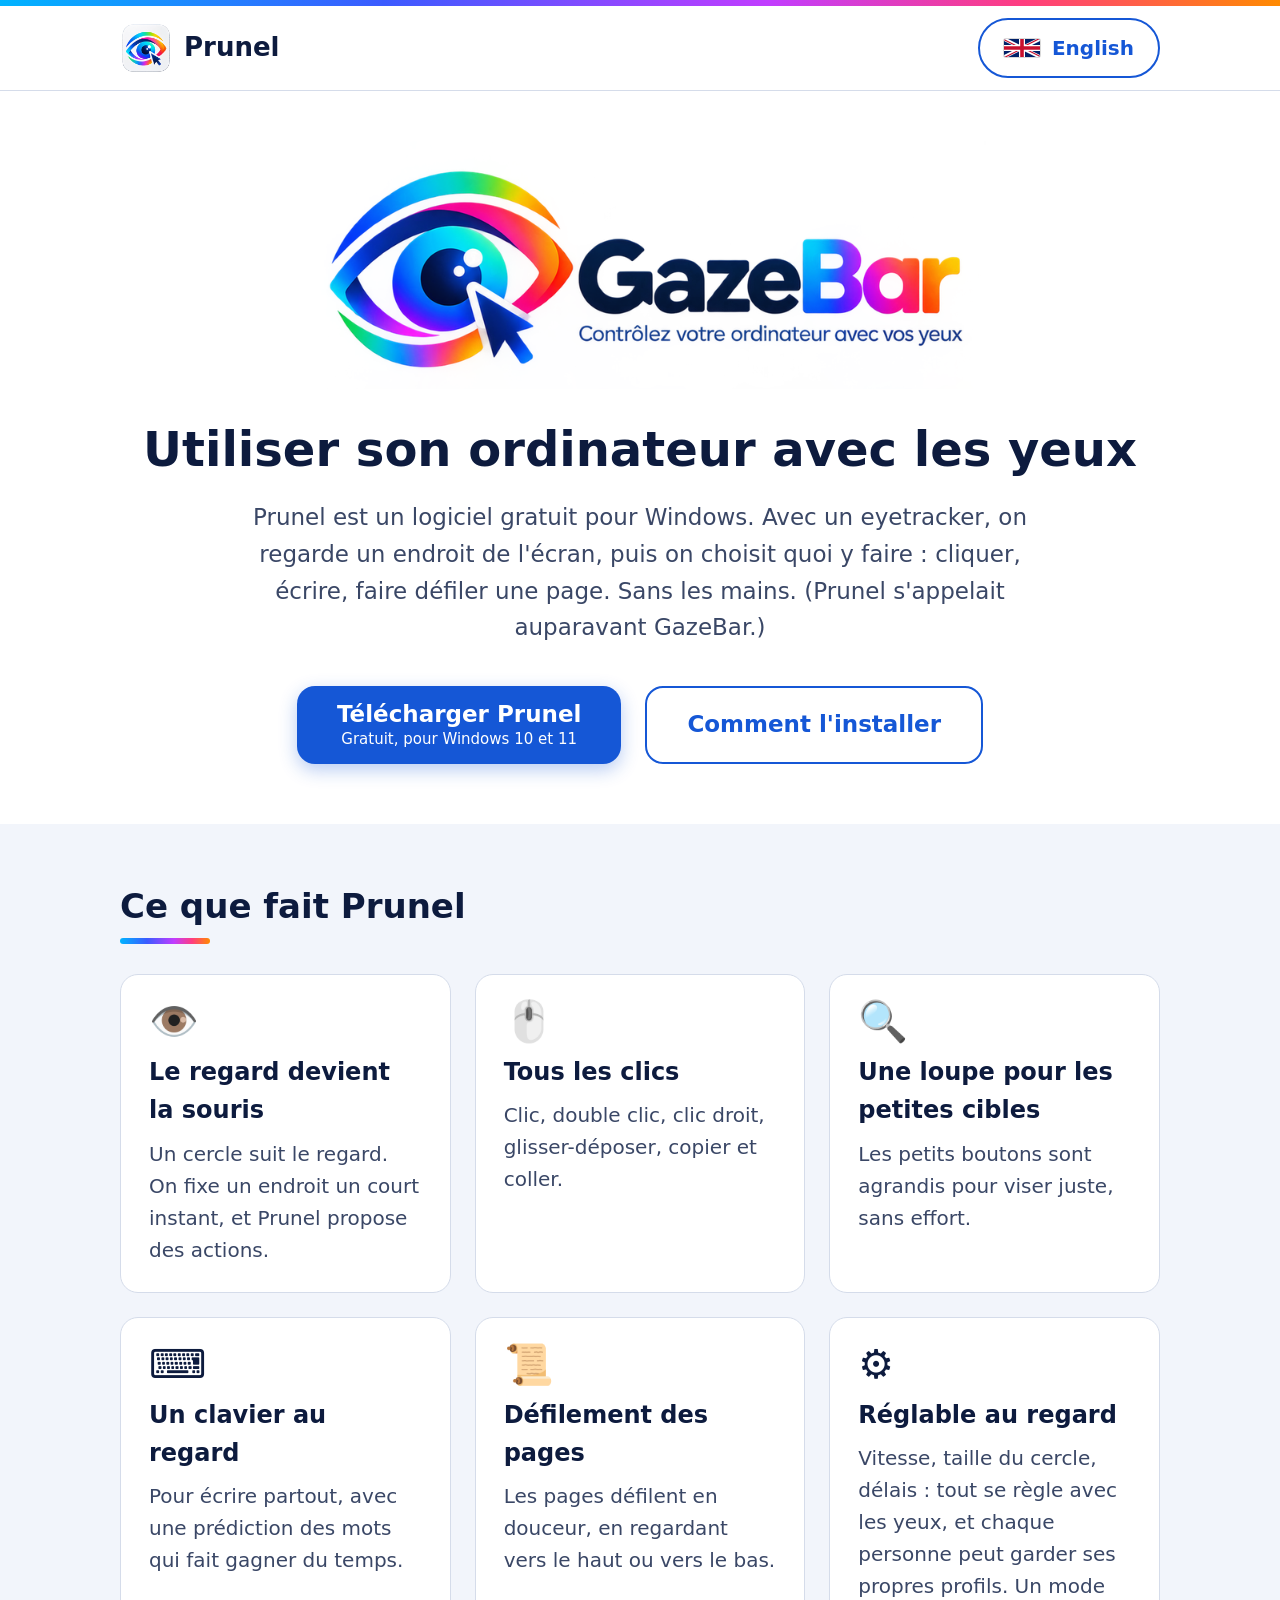
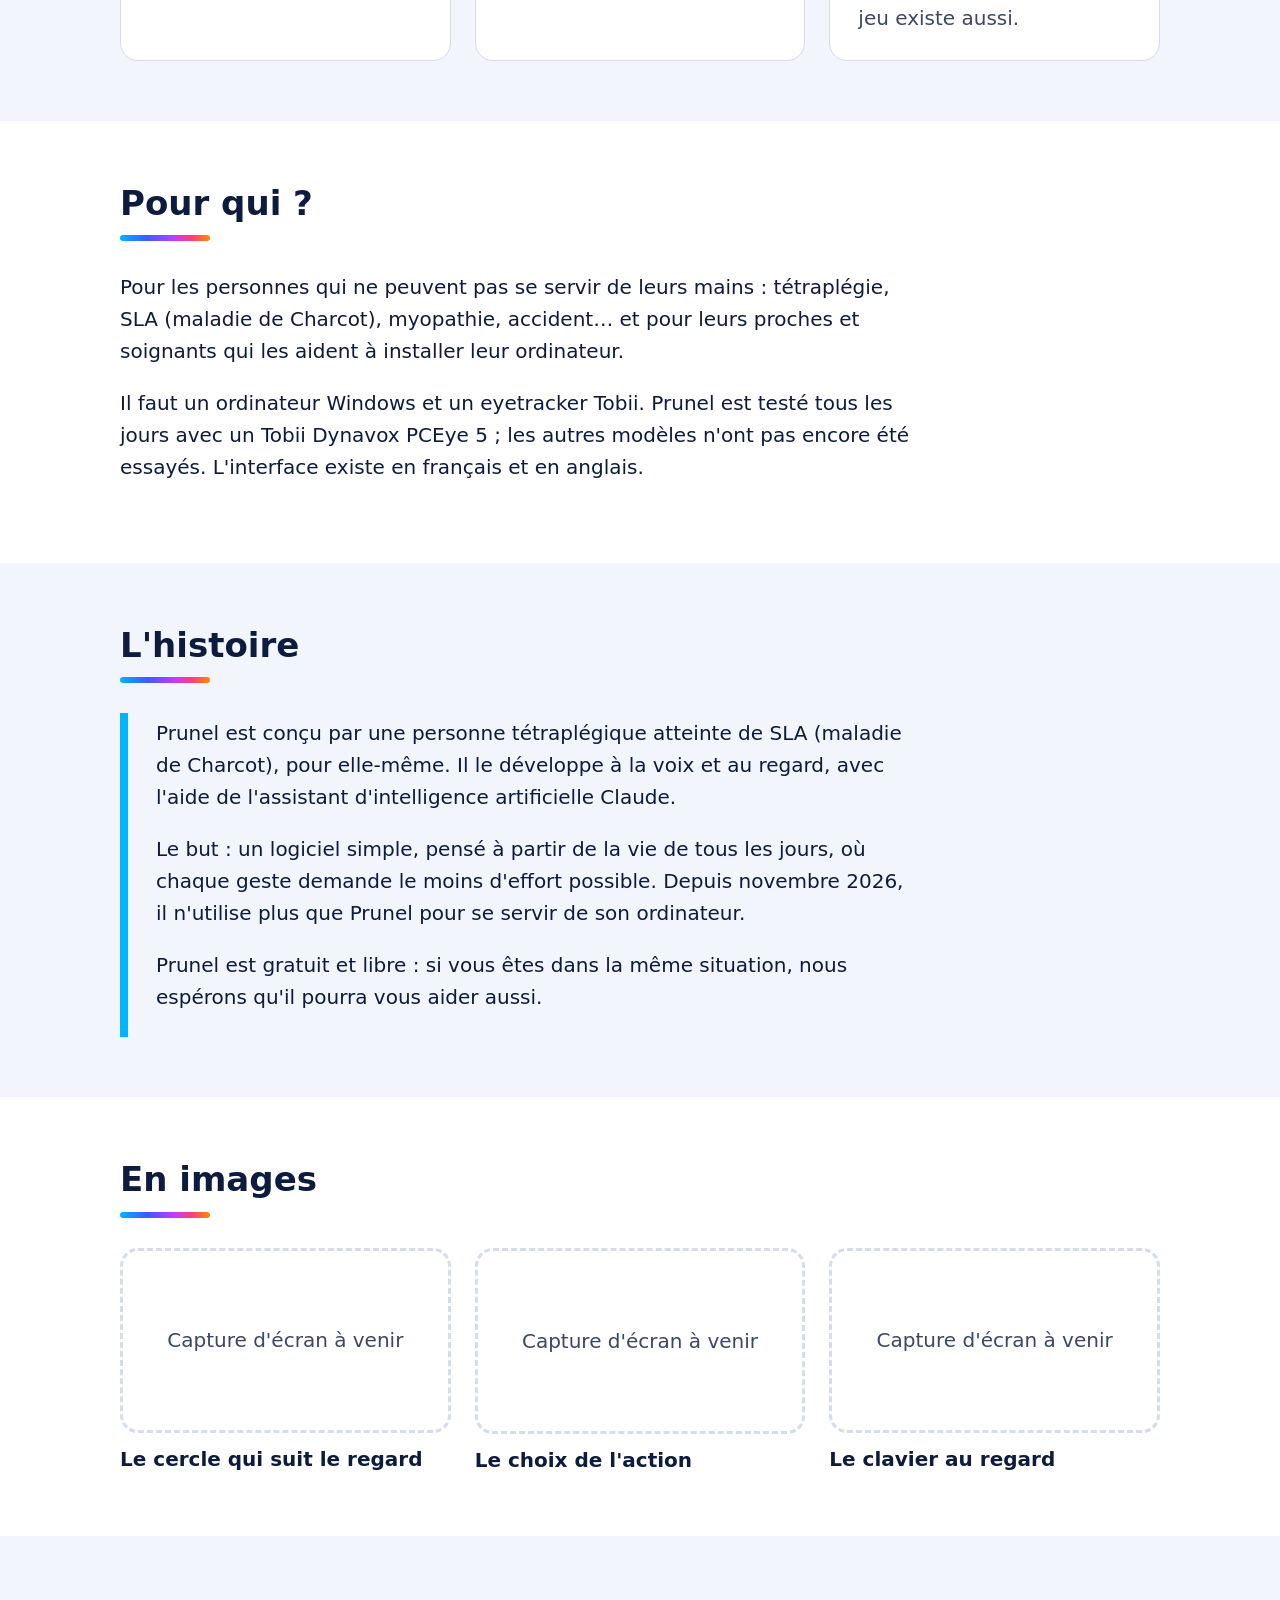
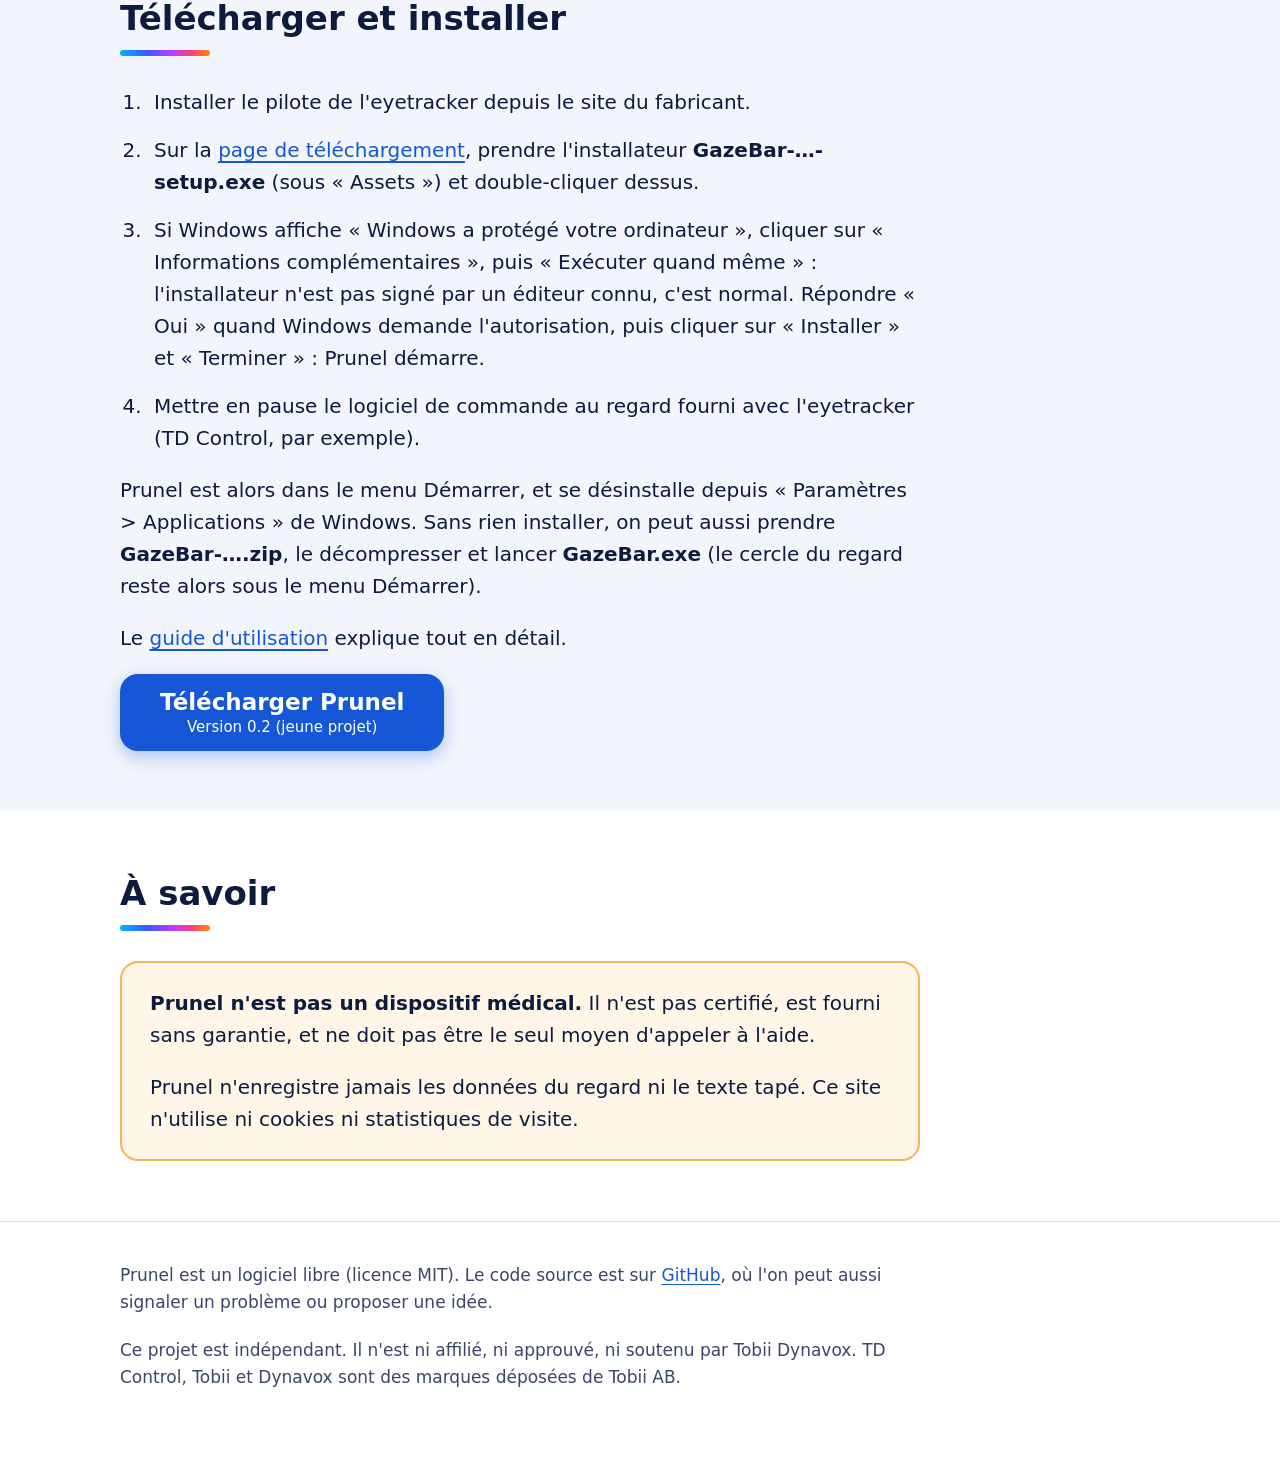
==== website/index.html @ 8bfa436f "Website at prunel.kopol.xyz; old address redirects there / Site sur prunel.kopol.xyz ; l'ancienne ad" ====
<!DOCTYPE html>
<html lang="fr">
<head>
  <meta charset="utf-8">
  <meta name="viewport" content="width=device-width, initial-scale=1">
  <title>Prunel : utiliser son ordinateur avec les yeux</title>
  <meta name="description" content="Prunel est un logiciel gratuit et libre pour utiliser un ordinateur Windows avec les yeux, grâce à un eyetracker. Conçu par et pour une personne tétraplégique.">
  <link rel="alternate" hreflang="fr" href="https://prunel.kopol.xyz/">
  <link rel="alternate" hreflang="en" href="https://prunel.kopol.xyz/en.html">
  <link rel="icon" href="favicon.ico">
  <link rel="apple-touch-icon" href="images/gazebar-icon.png">
  <link rel="stylesheet" href="style.css">
</head>
<body>
  <a class="skip-link" href="#contenu">Aller au contenu</a>

  <header class="top">
    <div class="wrap">
      <a class="top-name" href="index.html">
        <img src="images/gazebar-icon.png" alt="" width="52" height="52">
        <span>Prunel</span>
      </a>
      <a class="lang-switch" href="en.html" hreflang="en" lang="en">
        <img src="images/flag-gb.svg" alt="" width="36" height="18">
        English
      </a>
    </div>
  </header>

  <main id="contenu">
    <div class="hero">
      <div class="wrap">
        <img class="hero-logo" src="images/gazebar-logo.fr.png" width="900" height="310"
             alt="Logo de Prunel : un œil avec un pointeur de souris">
        <h1>Utiliser son ordinateur avec les yeux</h1>
        <p class="lead">
          Prunel est un logiciel gratuit pour Windows. Avec un eyetracker, on regarde un endroit
          de l'écran, puis on choisit quoi y faire : cliquer, écrire, faire défiler une page.
          Sans les mains. (Prunel s'appelait auparavant GazeBar.)
        </p>
        <div class="buttons">
          <a class="button button-main" href="https://github.com/Kopolitoo/Prunel/releases/latest">
            Télécharger Prunel
            <small>Gratuit, pour Windows 10 et 11</small>
          </a>
          <a class="button button-second" href="#installer">Comment l'installer</a>
        </div>
      </div>
    </div>

    <section class="band" aria-labelledby="titre-fonctions">
      <div class="wrap">
        <h2 id="titre-fonctions">Ce que fait Prunel</h2>
        <ul class="cards">
          <li class="card">
            <div class="card-icon" aria-hidden="true">👁️</div>
            <h3>Le regard devient la souris</h3>
            <p>Un cercle suit le regard. On fixe un endroit un court instant, et Prunel propose
              des actions.</p>
          </li>
          <li class="card">
            <div class="card-icon" aria-hidden="true">🖱️</div>
            <h3>Tous les clics</h3>
            <p>Clic, double clic, clic droit, glisser-déposer, copier et coller.</p>
          </li>
          <li class="card">
            <div class="card-icon" aria-hidden="true">🔍</div>
            <h3>Une loupe pour les petites cibles</h3>
            <p>Les petits boutons sont agrandis pour viser juste, sans effort.</p>
          </li>
          <li class="card">
            <div class="card-icon" aria-hidden="true">⌨️</div>
            <h3>Un clavier au regard</h3>
            <p>Pour écrire partout, avec une prédiction des mots qui fait gagner du temps.</p>
          </li>
          <li class="card">
            <div class="card-icon" aria-hidden="true">📜</div>
            <h3>Défilement des pages</h3>
            <p>Les pages défilent en douceur, en regardant vers le haut ou vers le bas.</p>
          </li>
          <li class="card">
            <div class="card-icon" aria-hidden="true">⚙️</div>
            <h3>Réglable au regard</h3>
            <p>Vitesse, taille du cercle, délais : tout se règle avec les yeux, et chaque personne
              peut garder ses propres profils. Un mode jeu existe aussi.</p>
          </li>
        </ul>
      </div>
    </section>

    <section aria-labelledby="titre-pour-qui">
      <div class="wrap">
        <h2 id="titre-pour-qui">Pour qui ?</h2>
        <div class="text">
          <p>Pour les personnes qui ne peuvent pas se servir de leurs mains : tétraplégie, SLA
            (maladie de Charcot), myopathie, accident… et pour leurs proches et soignants qui les
            aident à installer leur ordinateur.</p>
          <p>Il faut un ordinateur Windows et un eyetracker Tobii. Prunel est testé tous les jours
            avec un Tobii Dynavox PCEye 5 ; les autres modèles n'ont pas encore été essayés.
            L'interface existe en français et en anglais.</p>
        </div>
      </div>
    </section>

    <section class="band" aria-labelledby="titre-histoire">
      <div class="wrap">
        <h2 id="titre-histoire">L'histoire</h2>
        <div class="story">
          <p>Prunel est conçu par une personne tétraplégique atteinte de SLA (maladie de Charcot),
            pour elle-même. Il le développe à la voix et au regard, avec l'aide de
            l'assistant d'intelligence artificielle Claude.</p>
          <p>Le but : un logiciel simple, pensé à partir de la vie de tous les jours, où chaque
            geste demande le moins d'effort possible. Depuis novembre 2026, il n'utilise plus que
            Prunel pour se servir de son ordinateur.</p>
          <p>Prunel est gratuit et libre : si vous êtes dans la même situation, nous espérons
            qu'il pourra vous aider aussi.</p>
        </div>
      </div>
    </section>

    <section aria-labelledby="titre-captures">
      <div class="wrap">
        <h2 id="titre-captures">En images</h2>
        <div class="shots">
          <figure>
            <div class="shot-frame">Capture d'écran à venir</div>
            <figcaption>Le cercle qui suit le regard</figcaption>
          </figure>
          <figure>
            <div class="shot-frame">Capture d'écran à venir</div>
            <figcaption>Le choix de l'action</figcaption>
          </figure>
          <figure>
            <div class="shot-frame">Capture d'écran à venir</div>
            <figcaption>Le clavier au regard</figcaption>
          </figure>
        </div>
      </div>
    </section>

    <section class="band" id="installer" aria-labelledby="titre-installer">
      <div class="wrap">
        <h2 id="titre-installer">Télécharger et installer</h2>
        <ol class="steps">
          <li>Installer le pilote de l'eyetracker depuis le site du fabricant.</li>
          <li>Sur la <a href="https://github.com/Kopolitoo/Prunel/releases/latest">page de
            téléchargement</a>, prendre l'installateur <strong>GazeBar-…-setup.exe</strong>
            (sous « Assets ») et double-cliquer dessus.</li>
          <li>Si Windows affiche « Windows a protégé votre ordinateur », cliquer sur
            « Informations complémentaires », puis « Exécuter quand même » : l'installateur n'est
            pas signé par un éditeur connu, c'est normal. Répondre « Oui » quand Windows demande
            l'autorisation, puis cliquer sur « Installer » et « Terminer » : Prunel démarre.</li>
          <li>Mettre en pause le logiciel de commande au regard fourni avec l'eyetracker
            (TD Control, par exemple).</li>
        </ol>
        <p class="text">Prunel est alors dans le menu Démarrer, et se désinstalle depuis
          « Paramètres &gt; Applications » de Windows. Sans rien installer, on peut aussi prendre
          <strong>GazeBar-….zip</strong>, le décompresser et lancer <strong>GazeBar.exe</strong>
          (le cercle du regard reste alors sous le menu Démarrer).</p>
        <p class="text">Le <a href="https://github.com/Kopolitoo/Prunel/blob/main/docs/user-guide.fr.md">guide
          d'utilisation</a> explique tout en détail.</p>
        <div class="buttons" style="justify-content: flex-start">
          <a class="button button-main" href="https://github.com/Kopolitoo/Prunel/releases/latest">
            Télécharger Prunel
            <small>Version 0.2 (jeune projet)</small>
          </a>
        </div>
      </div>
    </section>

    <section aria-labelledby="titre-attention">
      <div class="wrap">
        <h2 id="titre-attention">À savoir</h2>
        <div class="notice">
          <p><strong>Prunel n'est pas un dispositif médical.</strong> Il n'est pas certifié, est
            fourni sans garantie, et ne doit pas être le seul moyen d'appeler à l'aide.</p>
          <p>Prunel n'enregistre jamais les données du regard ni le texte tapé. Ce site n'utilise
            ni cookies ni statistiques de visite.</p>
        </div>
      </div>
    </section>
  </main>

  <footer>
    <div class="wrap">
      <p>Prunel est un logiciel libre (licence MIT). Le code source est sur
        <a href="https://github.com/Kopolitoo/Prunel">GitHub</a>, où l'on peut aussi signaler un
        problème ou proposer une idée.</p>
      <p>Ce projet est indépendant. Il n'est ni affilié, ni approuvé, ni soutenu par Tobii Dynavox.
        TD Control, Tobii et Dynavox sont des marques déposées de Tobii AB.</p>
    </div>
  </footer>
</body>
</html>
---- website/style.css ----
/* Prunel website: one shared style sheet for the French and English pages.
   Large text, large buttons and strong contrast, because visitors may use
   an eyetracker, a head mouse or a screen magnifier. */

:root {
  --text: #0d1b3e;
  --text-soft: #3a4766;
  --background: #ffffff;
  --band: #f2f5fb;
  --line: #d5dcea;
  --blue: #1557d6;
  --blue-dark: #0e3f9e;
  --focus: #ff7a00;
  --gradient: linear-gradient(90deg, #00b4ff, #3b5bff 30%, #c13cff 60%, #ff3d7f 80%, #ff8a00);
  --radius: 18px;
  --max: 1080px;
}

* {
  box-sizing: border-box;
}

html {
  font-size: 125%; /* 20 px for most browsers */
  scroll-behavior: smooth;
}

@media (prefers-reduced-motion: reduce) {
  html {
    scroll-behavior: auto;
  }
}

body {
  margin: 0;
  background: var(--background);
  color: var(--text);
  font-family: "Segoe UI", system-ui, -apple-system, Roboto, Arial, sans-serif;
  line-height: 1.6;
}

img {
  max-width: 100%;
  height: auto;
}

a {
  color: var(--blue);
  text-underline-offset: 0.18em;
}

a:hover {
  color: var(--blue-dark);
}

:focus-visible {
  outline: 4px solid var(--focus);
  outline-offset: 4px;
  border-radius: 6px;
}

.wrap {
  width: 100%;
  max-width: var(--max);
  margin: 0 auto;
  padding: 0 1rem;
}

/* Hidden until focused with the keyboard. */
.skip-link {
  position: absolute;
  left: 1rem;
  top: -100px;
  padding: 0.6rem 1rem;
  background: var(--text);
  color: #fff;
  z-index: 10;
}

.skip-link:focus {
  top: 1rem;
  color: #fff;
}

/* ---------- Top bar ---------- */

.top {
  border-bottom: 1px solid var(--line);
}

.top::before {
  content: "";
  display: block;
  height: 6px;
  background: var(--gradient);
}

.top .wrap {
  display: flex;
  align-items: center;
  justify-content: space-between;
  gap: 1rem;
  min-height: 84px;
}

.top-name {
  display: flex;
  align-items: center;
  gap: 0.6rem;
  font-size: 1.3rem;
  font-weight: 700;
  color: var(--text);
  text-decoration: none;
}

.top-name img {
  width: 52px;
  height: 52px;
}

/* Big target for the language switch: easy to reach with the eyes. */
.lang-switch {
  display: inline-flex;
  align-items: center;
  justify-content: center;
  min-height: 60px;
  gap: 0.6rem;
  min-width: 160px;
  padding: 0.4rem 1.2rem;
  border: 2px solid var(--blue);
  border-radius: 999px;
  font-weight: 600;
  text-decoration: none;
}

.lang-switch img {
  height: 18px;
  width: auto;
  border-radius: 2px;
  box-shadow: 0 0 0 1px rgba(0, 0, 0, 0.15);
}

.lang-switch:hover {
  background: var(--blue);
  color: #fff;
}

/* ---------- Hero ---------- */

.hero {
  padding: 2.5rem 0 3rem;
  text-align: center;
}

.hero-logo {
  display: block;
  width: 100%;
  max-width: 720px;
  margin: 0 auto 1.5rem;
}

.hero h1 {
  font-size: clamp(1.6rem, 4vw, 2.4rem);
  line-height: 1.25;
  margin: 0 auto 1rem;
  max-width: 24em;
}

.hero .lead {
  font-size: 1.15rem;
  color: var(--text-soft);
  max-width: 36em;
  margin: 0 auto 2rem;
}

.buttons {
  display: flex;
  flex-wrap: wrap;
  justify-content: center;
  gap: 1.2rem;
}

/* Buttons are at least 72 px tall, with space around them. */
.button {
  display: inline-flex;
  flex-direction: column;
  align-items: center;
  justify-content: center;
  min-height: 72px;
  min-width: 260px;
  padding: 0.7rem 2rem;
  border-radius: var(--radius);
  font-size: 1.15rem;
  font-weight: 700;
  text-decoration: none;
  line-height: 1.3;
}

.button small {
  font-size: 0.75rem;
  font-weight: 400;
}

.button-main {
  background: var(--blue);
  color: #fff;
  box-shadow: 0 6px 18px rgba(21, 87, 214, 0.3);
}

.button-main:hover {
  background: var(--blue-dark);
  color: #fff;
}

.button-second {
  border: 2px solid var(--blue);
  color: var(--blue);
  background: #fff;
}

.button-second:hover {
  background: var(--band);
}

/* ---------- Sections ---------- */

section {
  padding: 3rem 0;
}

section.band {
  background: var(--band);
}

h2 {
  font-size: 1.7rem;
  line-height: 1.3;
  margin: 0 0 1.5rem;
}

h2::after {
  content: "";
  display: block;
  width: 90px;
  height: 6px;
  margin-top: 0.5rem;
  border-radius: 3px;
  background: var(--gradient);
}

h3 {
  font-size: 1.2rem;
  margin: 0 0 0.4rem;
}

p {
  margin: 0 0 1rem;
}

.text {
  max-width: 40em;
}

.cards {
  display: grid;
  grid-template-columns: repeat(auto-fit, minmax(280px, 1fr));
  gap: 1.2rem;
  padding: 0;
  margin: 0;
  list-style: none;
}

.card {
  background: #fff;
  border: 1px solid var(--line);
  border-radius: var(--radius);
  padding: 1.3rem 1.4rem;
}

.card p {
  margin: 0;
  color: var(--text-soft);
}

.card-icon {
  font-size: 2rem;
  line-height: 1;
  margin-bottom: 0.6rem;
}

/* The story is told as a quote, to show it is a person speaking. */
.story {
  border-left: 8px solid transparent;
  border-image: var(--gradient) 1;
  padding: 0.2rem 0 0.2rem 1.4rem;
  max-width: 40em;
}

/* Screenshots: an empty frame waits until real pictures are added. */
.shots {
  display: grid;
  grid-template-columns: repeat(auto-fit, minmax(280px, 1fr));
  gap: 1.2rem;
  margin: 0;
}

.shots figure {
  margin: 0;
}

.shot-frame {
  display: flex;
  align-items: center;
  justify-content: center;
  aspect-ratio: 16 / 9;
  border: 3px dashed var(--line);
  border-radius: var(--radius);
  background: #fff;
  color: var(--text-soft);
  text-align: center;
  padding: 1rem;
}

.shots figcaption {
  margin-top: 0.5rem;
  font-weight: 600;
}

.steps {
  max-width: 40em;
  padding-left: 1.4rem;
}

.steps li {
  margin-bottom: 0.8rem;
  padding-left: 0.3rem;
}

.notice {
  max-width: 40em;
  background: #fff6e8;
  border: 2px solid #f0b75e;
  border-radius: var(--radius);
  padding: 1.2rem 1.4rem;
}

.notice p:last-child {
  margin: 0;
}

/* ---------- Footer ---------- */

footer {
  border-top: 1px solid var(--line);
  padding: 2rem 0 3rem;
  font-size: 0.85rem;
  color: var(--text-soft);
}

footer p {
  max-width: 48em;
}

@media (max-width: 600px) {
  html {
    font-size: 112.5%; /* 18 px on phones */
  }

  .top-name span {
    display: none;
  }

  .button {
    width: 100%;
    min-width: 0;
  }

  section {
    padding: 2.2rem 0;
  }
}
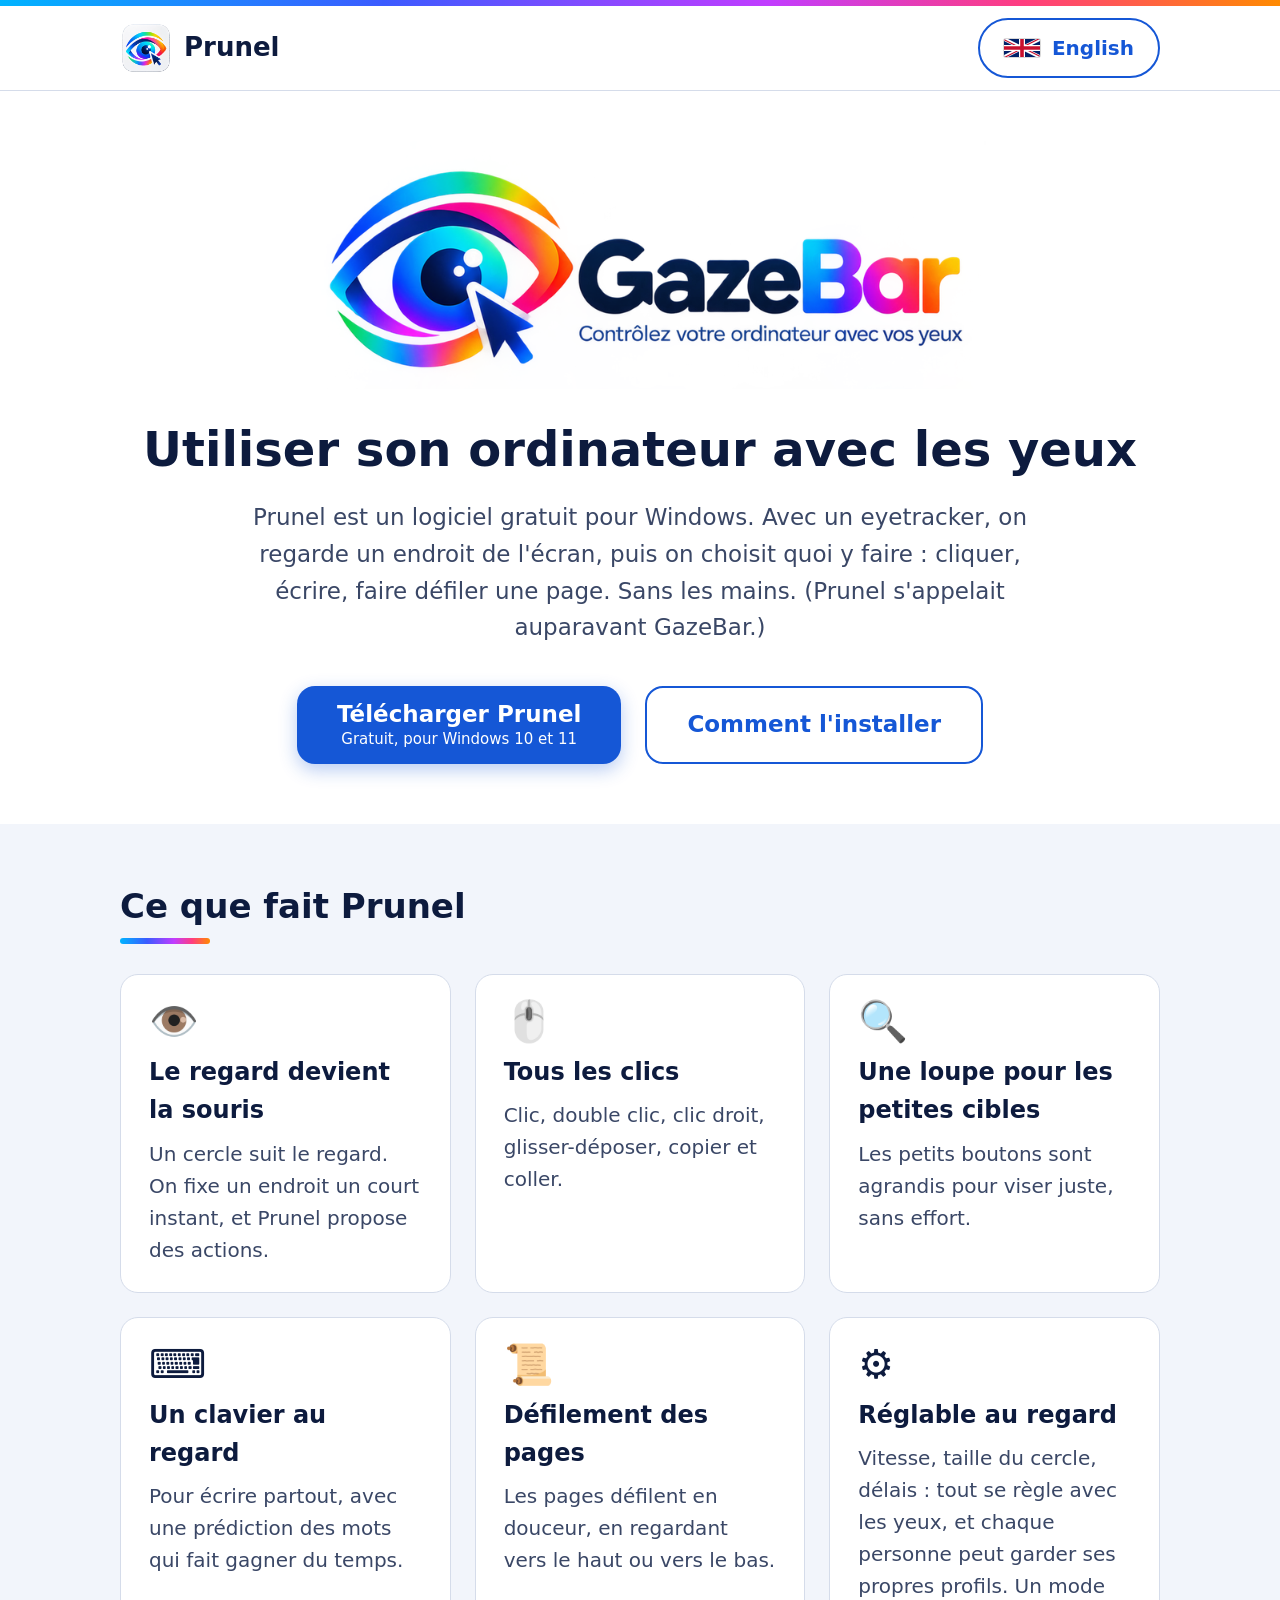
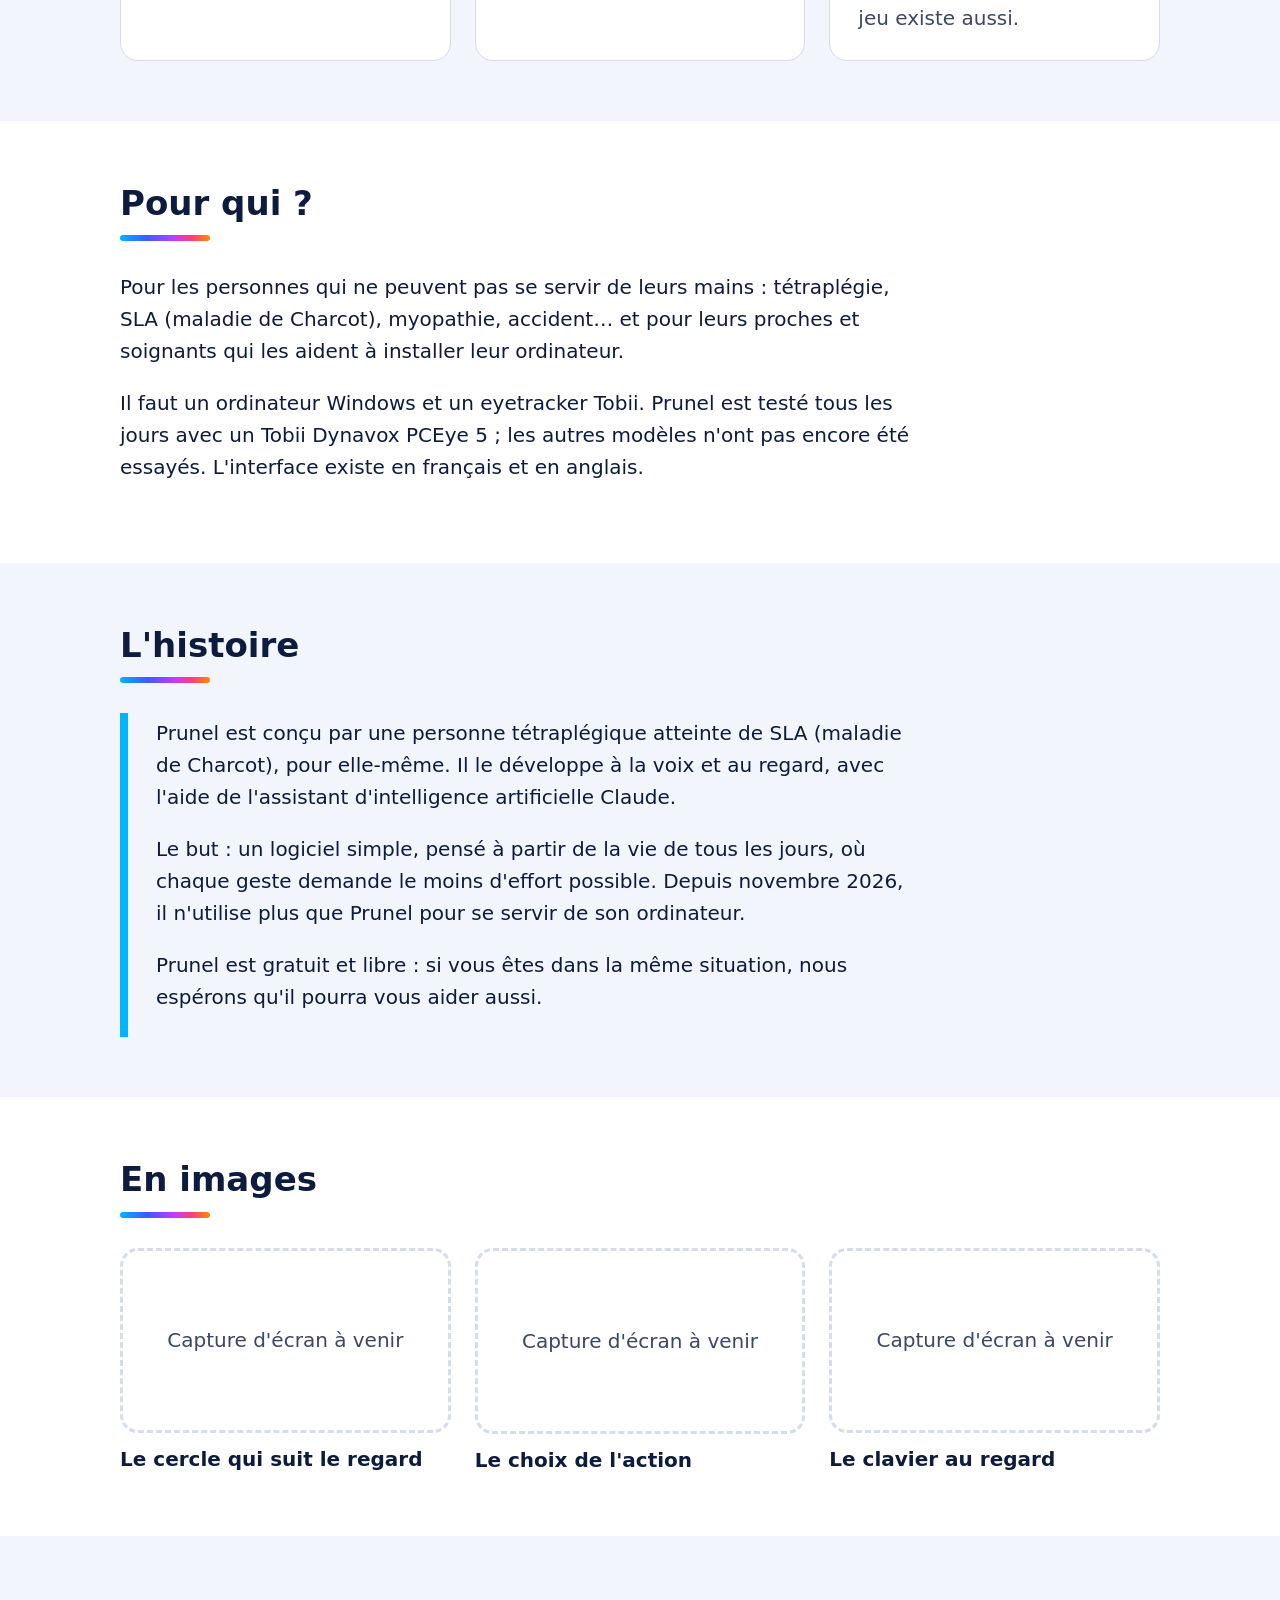
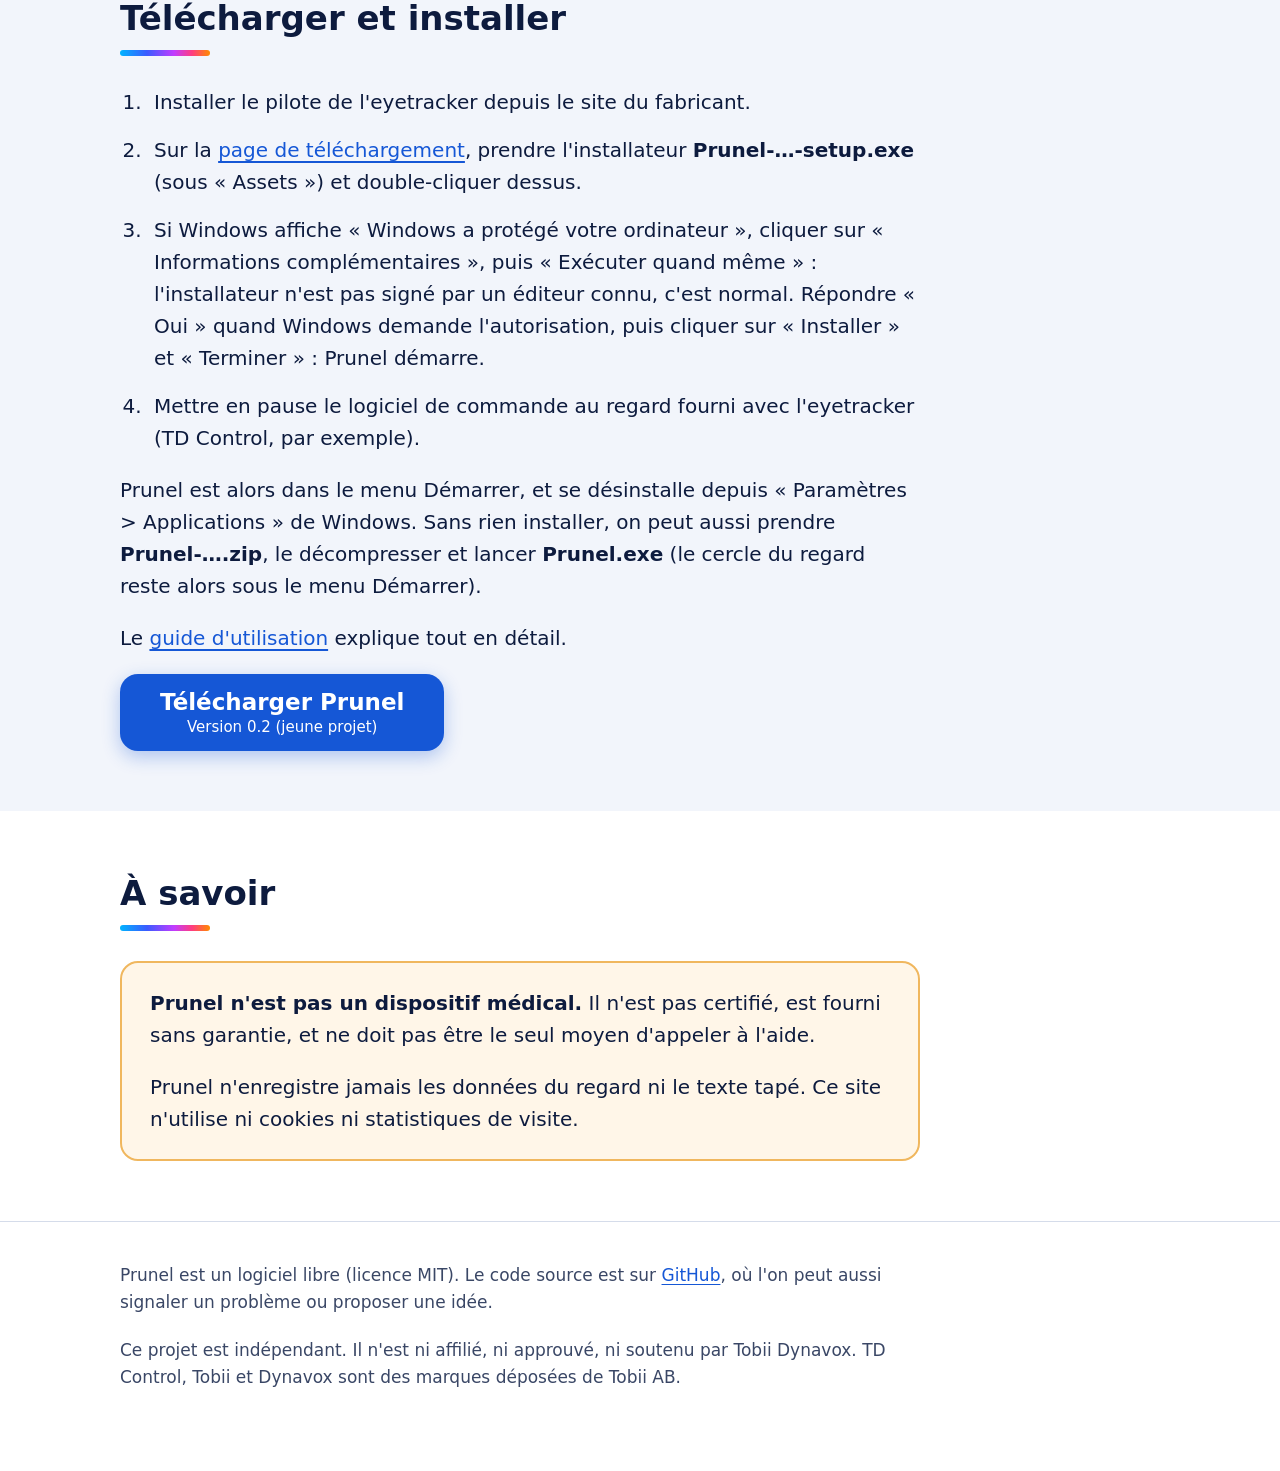
==== commit 761555b9: "Rename the program to Prunel, taking over GazeBar's settings / Renommer le programme en Prunel, avec" ====
--- a/website/index.html
+++ b/website/index.html
@@ -8,7 +8,7 @@
   <link rel="alternate" hreflang="fr" href="https://prunel.kopol.xyz/">
   <link rel="alternate" hreflang="en" href="https://prunel.kopol.xyz/en.html">
   <link rel="icon" href="favicon.ico">
-  <link rel="apple-touch-icon" href="images/gazebar-icon.png">
+  <link rel="apple-touch-icon" href="images/prunel-icon.png">
   <link rel="stylesheet" href="style.css">
 </head>
 <body>
@@ -17,7 +17,7 @@
   <header class="top">
     <div class="wrap">
       <a class="top-name" href="index.html">
-        <img src="images/gazebar-icon.png" alt="" width="52" height="52">
+        <img src="images/prunel-icon.png" alt="" width="52" height="52">
         <span>Prunel</span>
       </a>
       <a class="lang-switch" href="en.html" hreflang="en" lang="en">
@@ -30,7 +30,7 @@
   <main id="contenu">
     <div class="hero">
       <div class="wrap">
-        <img class="hero-logo" src="images/gazebar-logo.fr.png" width="900" height="310"
+        <img class="hero-logo" src="images/prunel-logo.fr.png" width="900" height="310"
              alt="Logo de Prunel : un œil avec un pointeur de souris">
         <h1>Utiliser son ordinateur avec les yeux</h1>
         <p class="lead">
@@ -144,7 +144,7 @@
         <ol class="steps">
           <li>Installer le pilote de l'eyetracker depuis le site du fabricant.</li>
           <li>Sur la <a href="https://github.com/Kopolitoo/Prunel/releases/latest">page de
-            téléchargement</a>, prendre l'installateur <strong>GazeBar-…-setup.exe</strong>
+            téléchargement</a>, prendre l'installateur <strong>Prunel-…-setup.exe</strong>
             (sous « Assets ») et double-cliquer dessus.</li>
           <li>Si Windows affiche « Windows a protégé votre ordinateur », cliquer sur
             « Informations complémentaires », puis « Exécuter quand même » : l'installateur n'est
@@ -155,7 +155,7 @@
         </ol>
         <p class="text">Prunel est alors dans le menu Démarrer, et se désinstalle depuis
           « Paramètres &gt; Applications » de Windows. Sans rien installer, on peut aussi prendre
-          <strong>GazeBar-….zip</strong>, le décompresser et lancer <strong>GazeBar.exe</strong>
+          <strong>Prunel-….zip</strong>, le décompresser et lancer <strong>Prunel.exe</strong>
           (le cercle du regard reste alors sous le menu Démarrer).</p>
         <p class="text">Le <a href="https://github.com/Kopolitoo/Prunel/blob/main/docs/user-guide.fr.md">guide
           d'utilisation</a> explique tout en détail.</p>
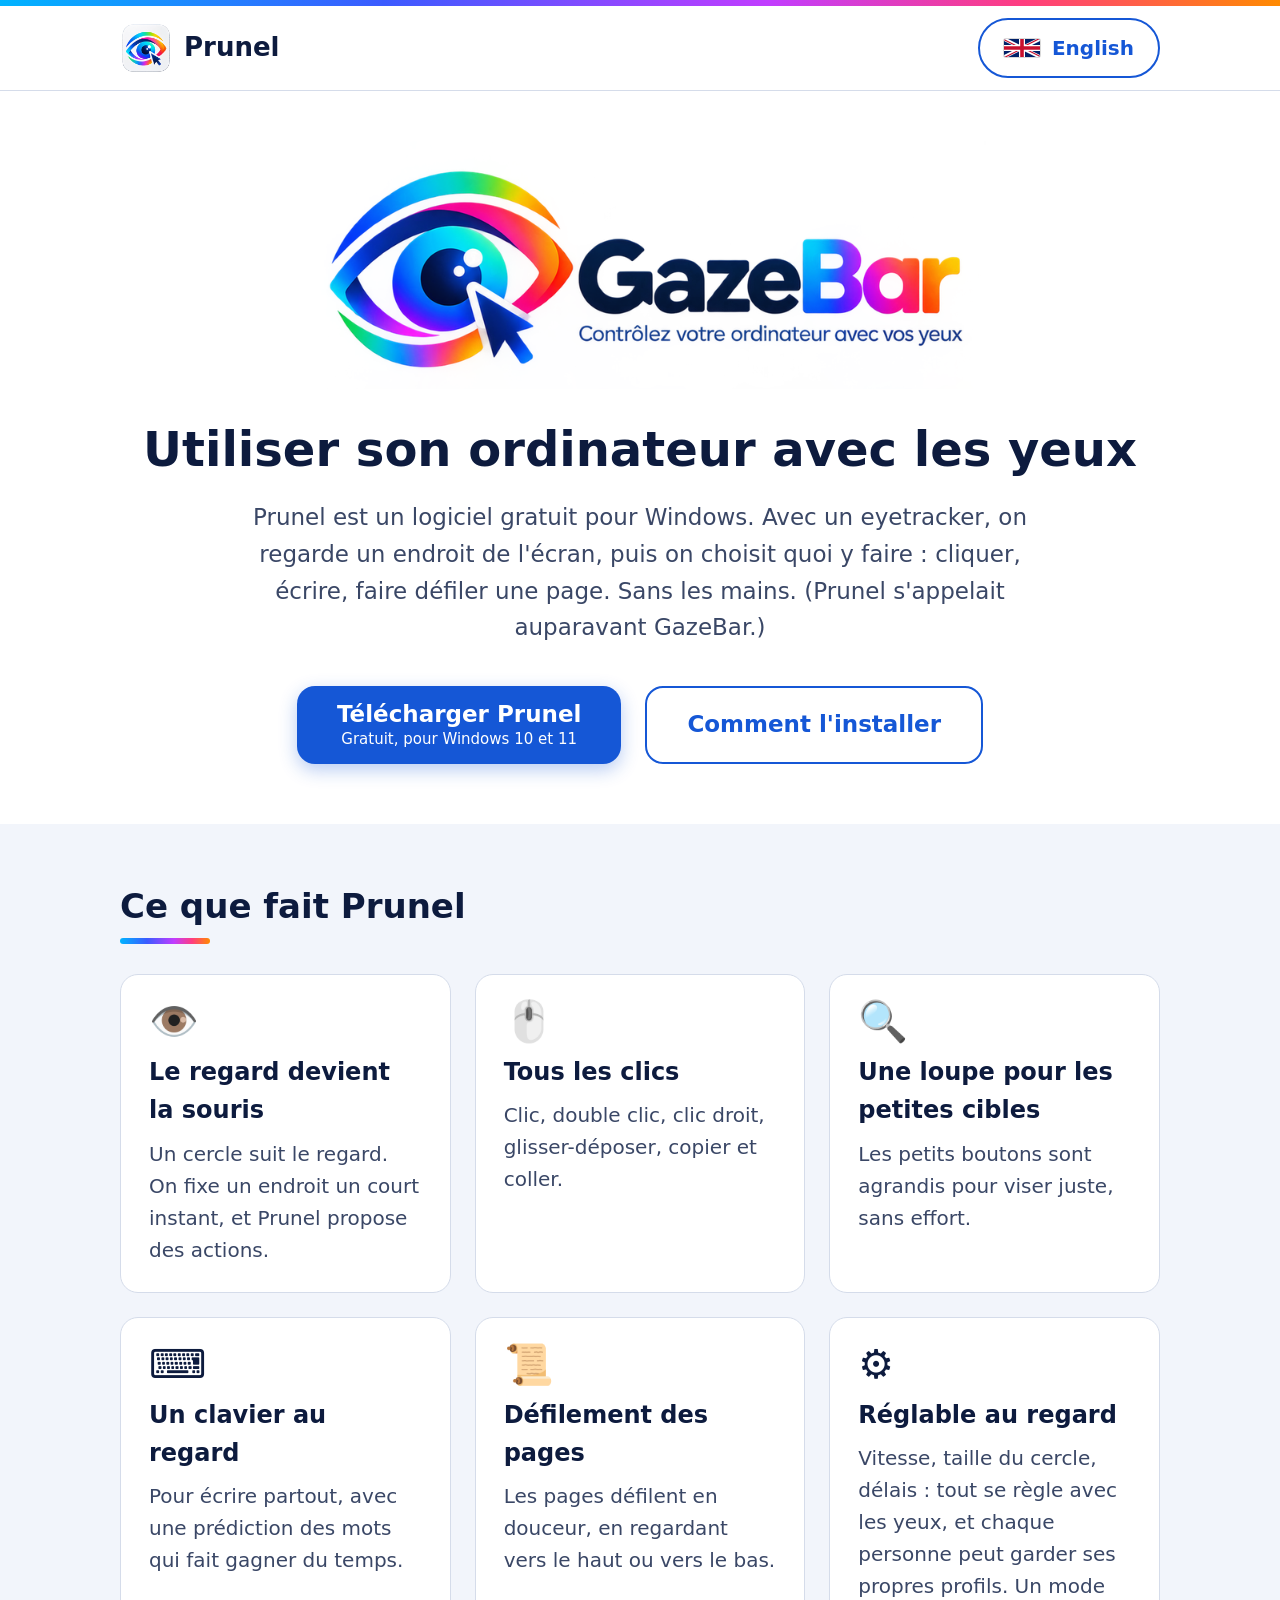
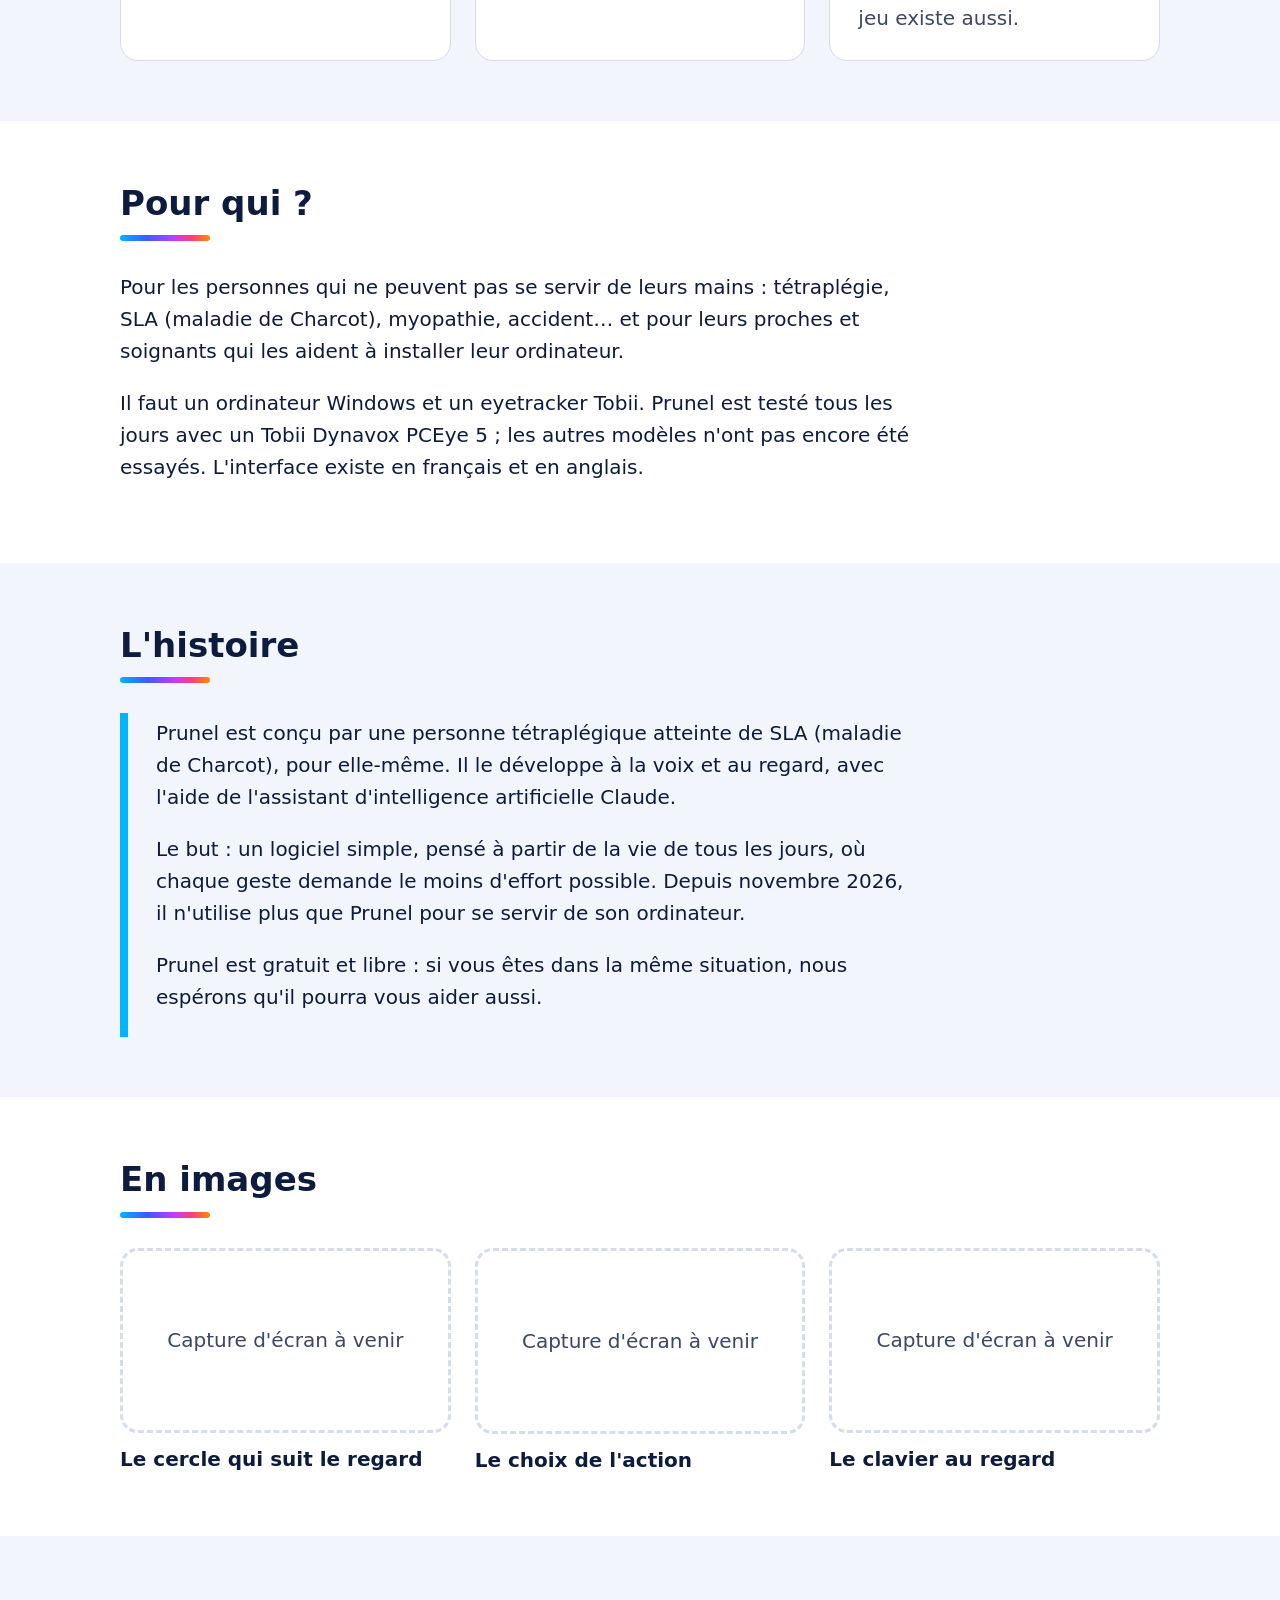
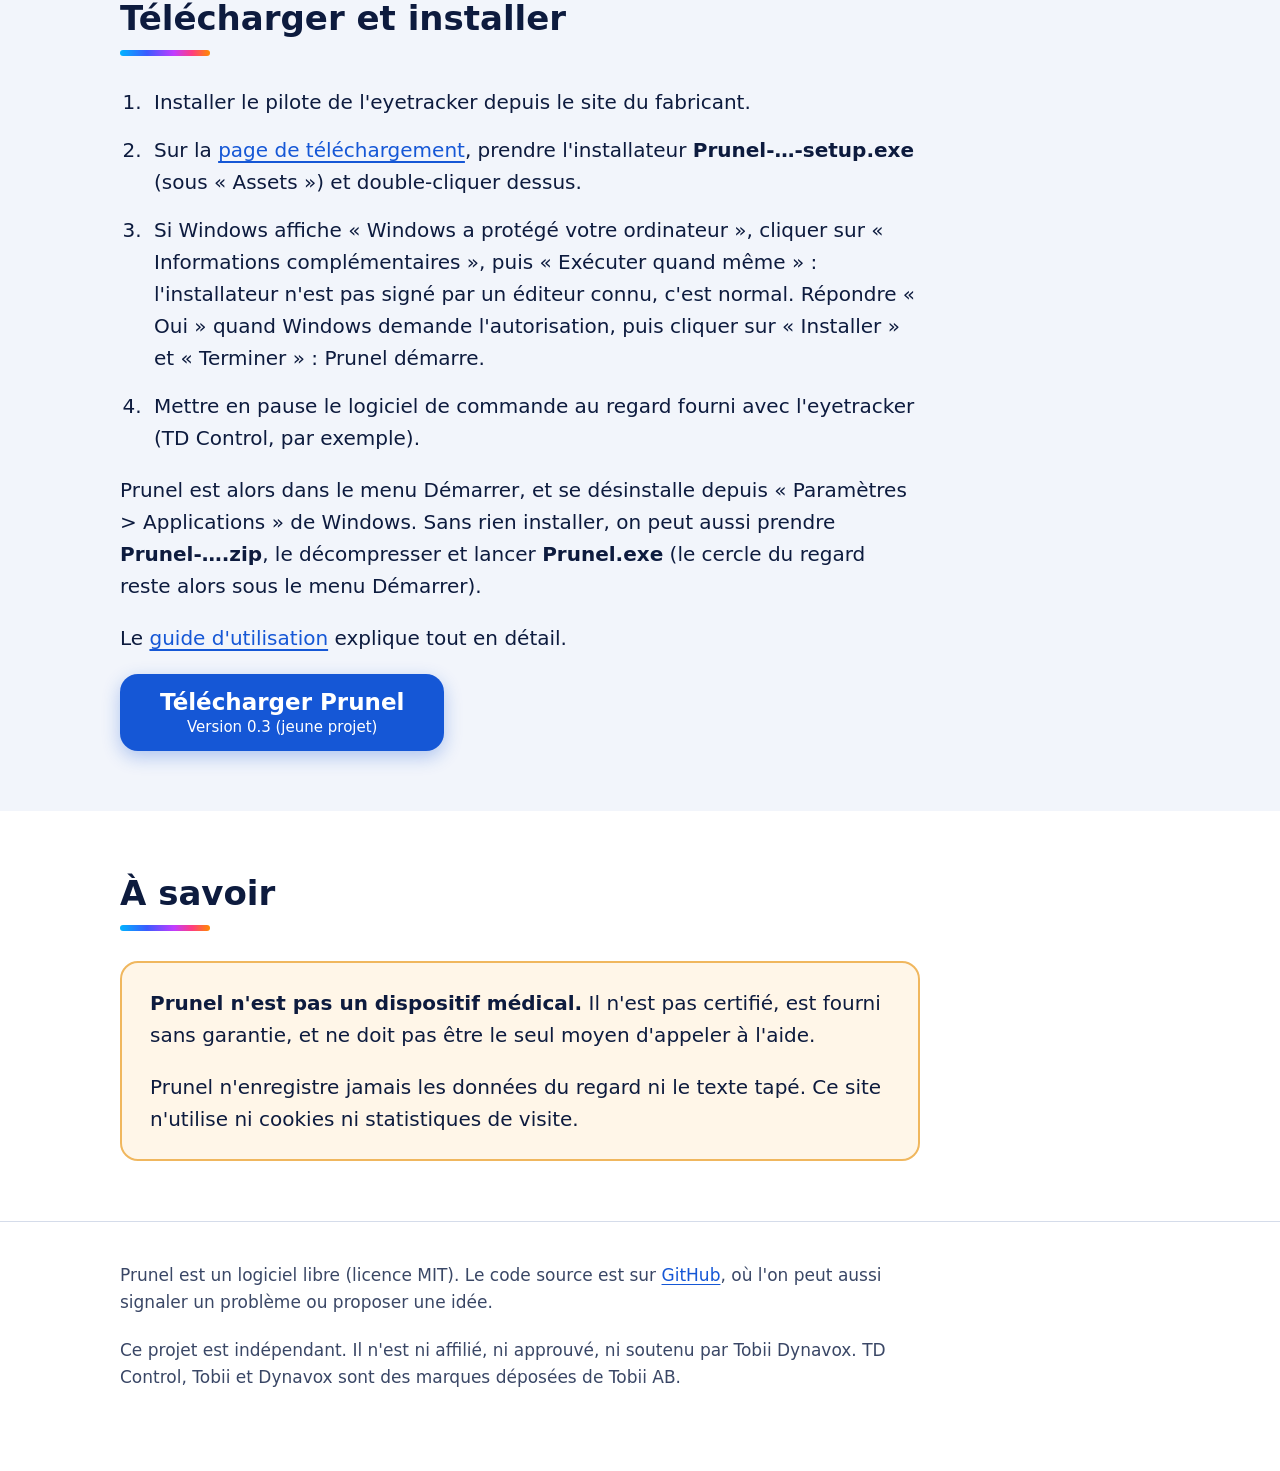
==== commit c32cf97c: "Website: version 0.3; next version 0.4.0 / Site : version 0.3 ; prochaine version 0.4.0 Co-Authored-" ====
--- a/website/index.html
+++ b/website/index.html
@@ -162,7 +162,7 @@
         <div class="buttons" style="justify-content: flex-start">
           <a class="button button-main" href="https://github.com/Kopolitoo/Prunel/releases/latest">
             Télécharger Prunel
-            <small>Version 0.2 (jeune projet)</small>
+            <small>Version 0.3 (jeune projet)</small>
           </a>
         </div>
       </div>
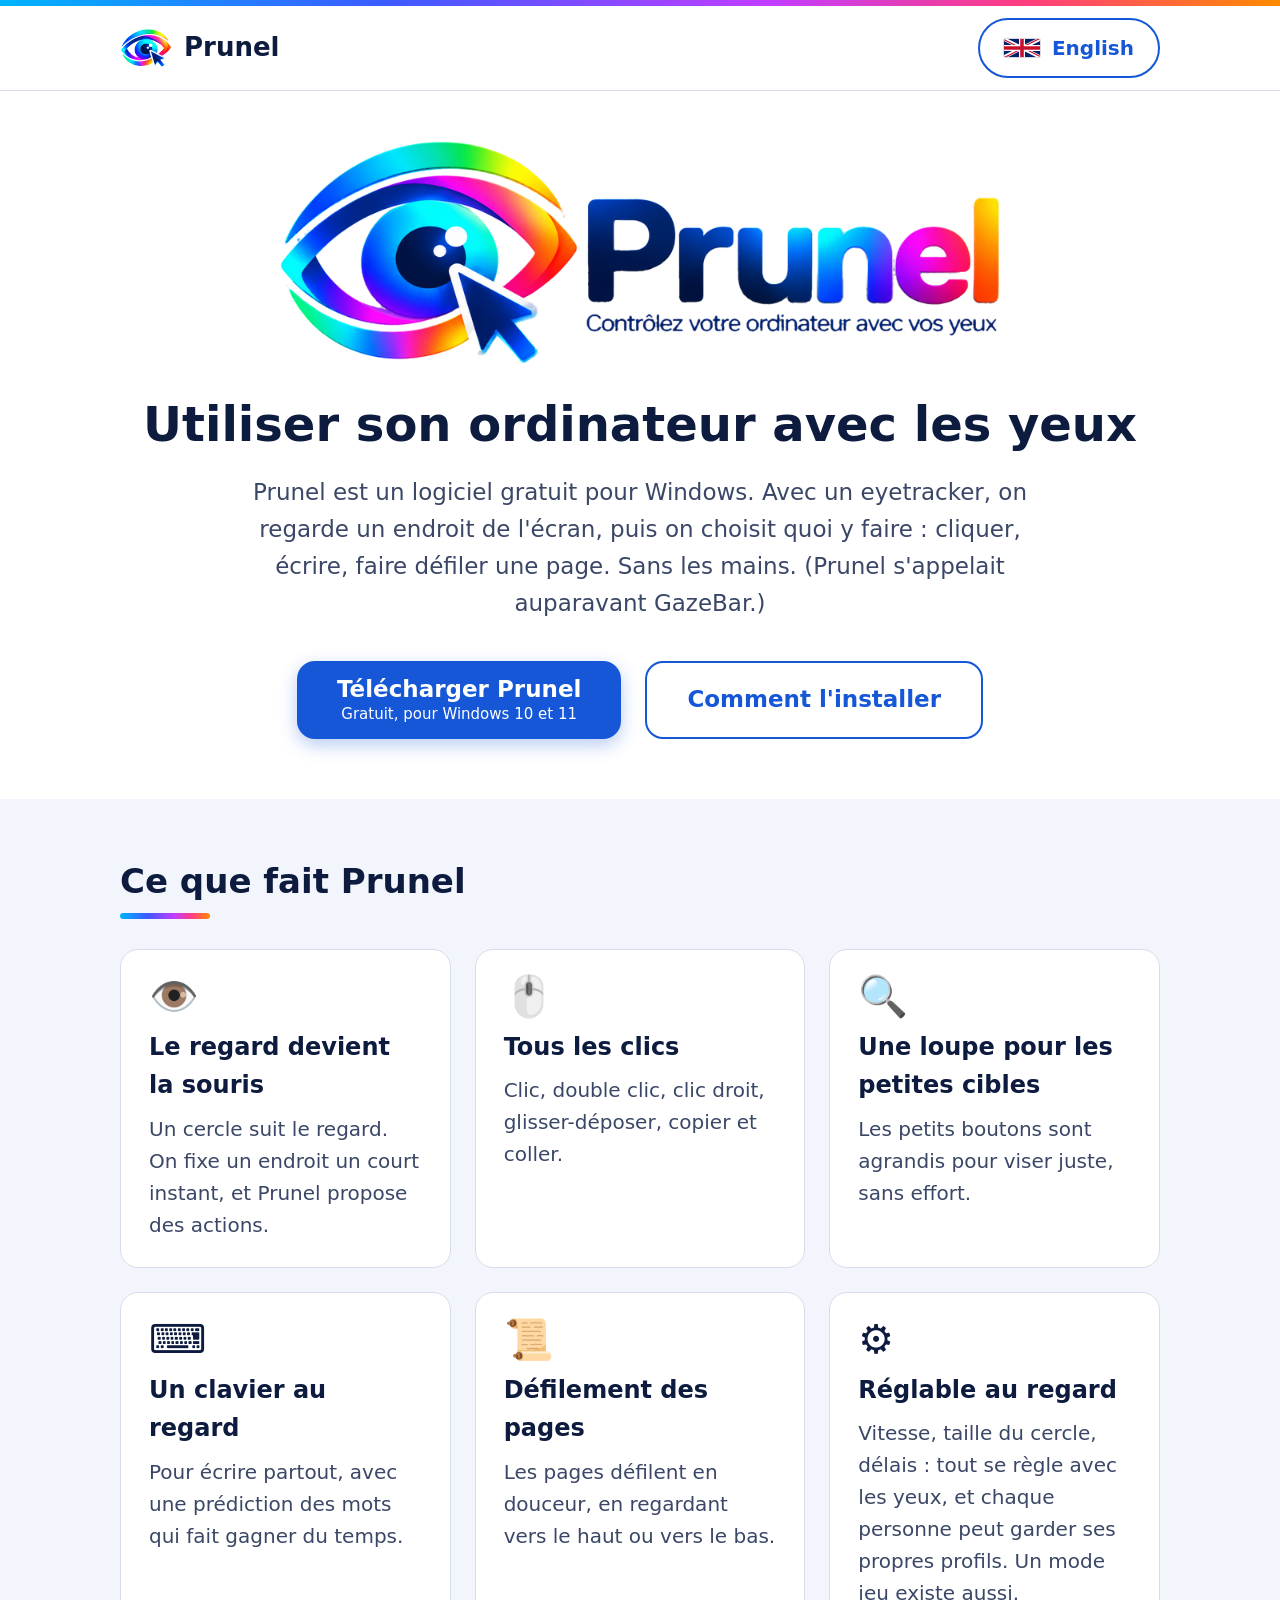
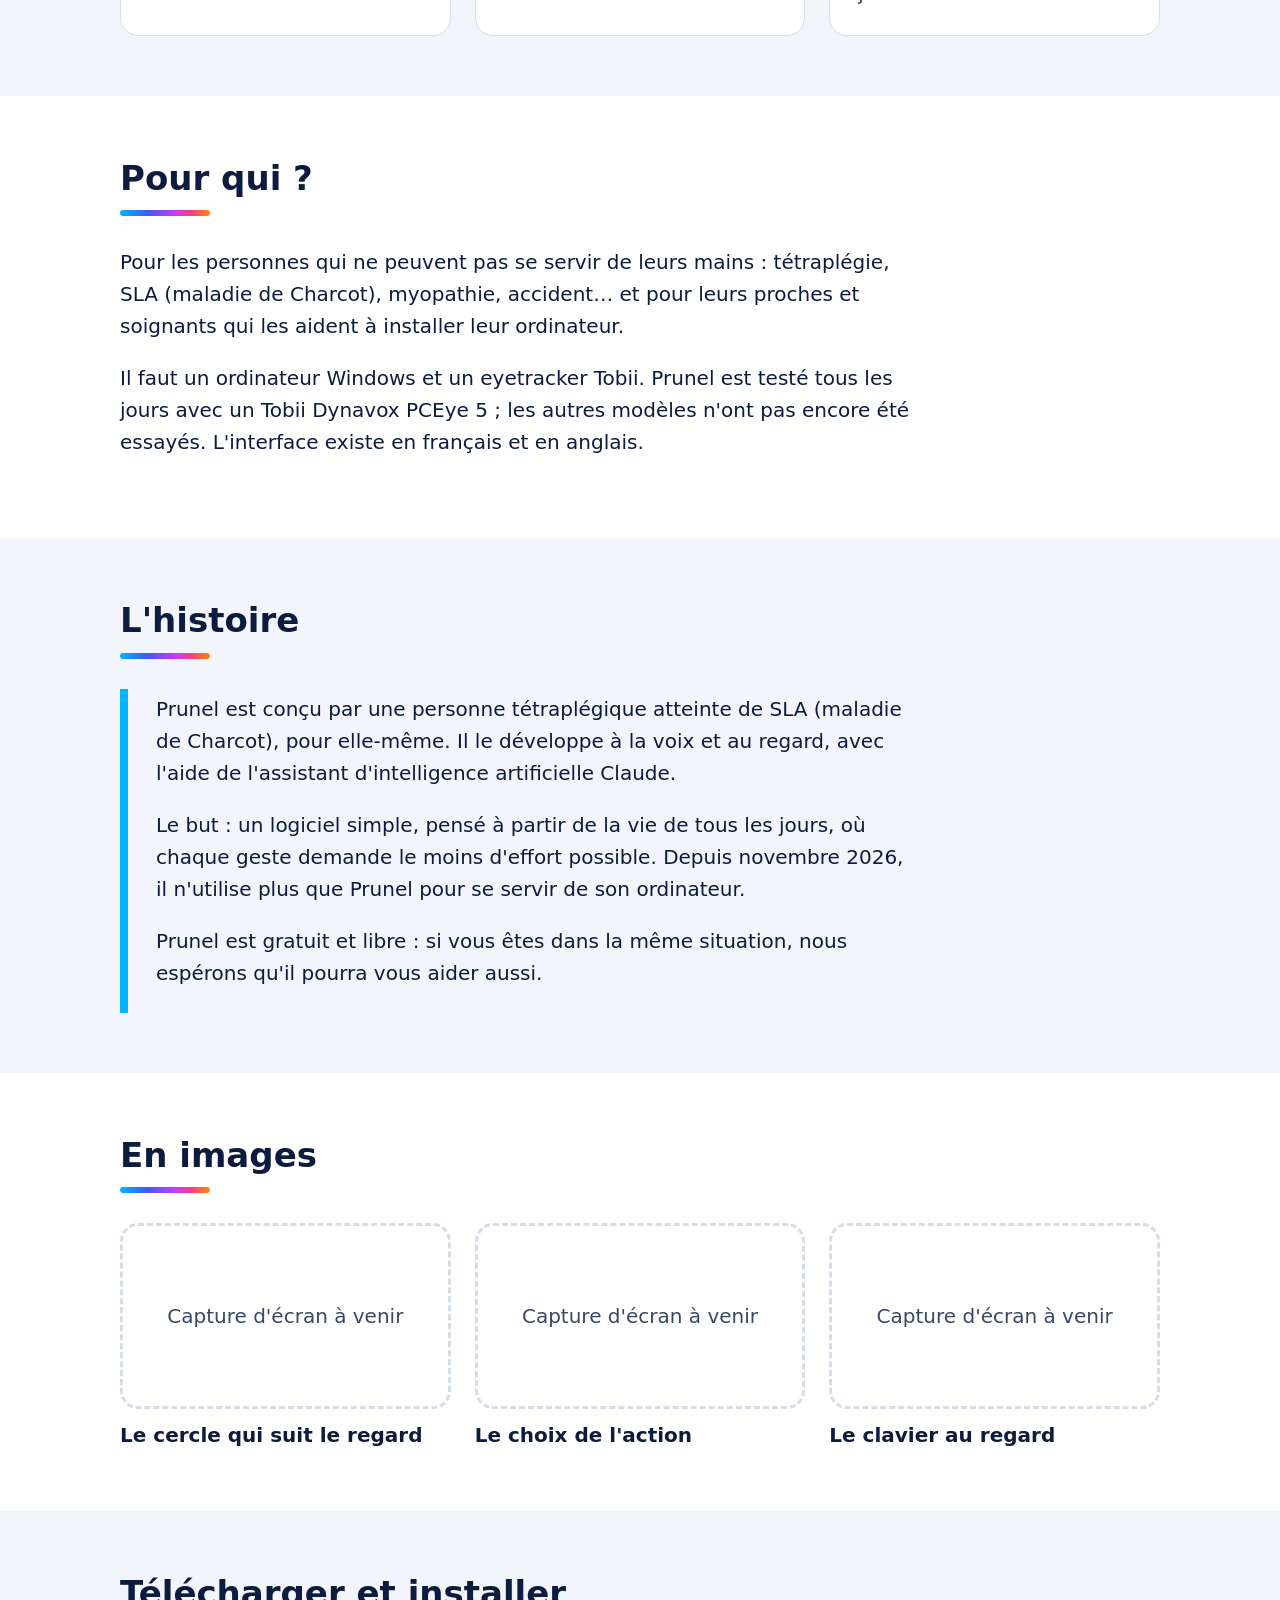
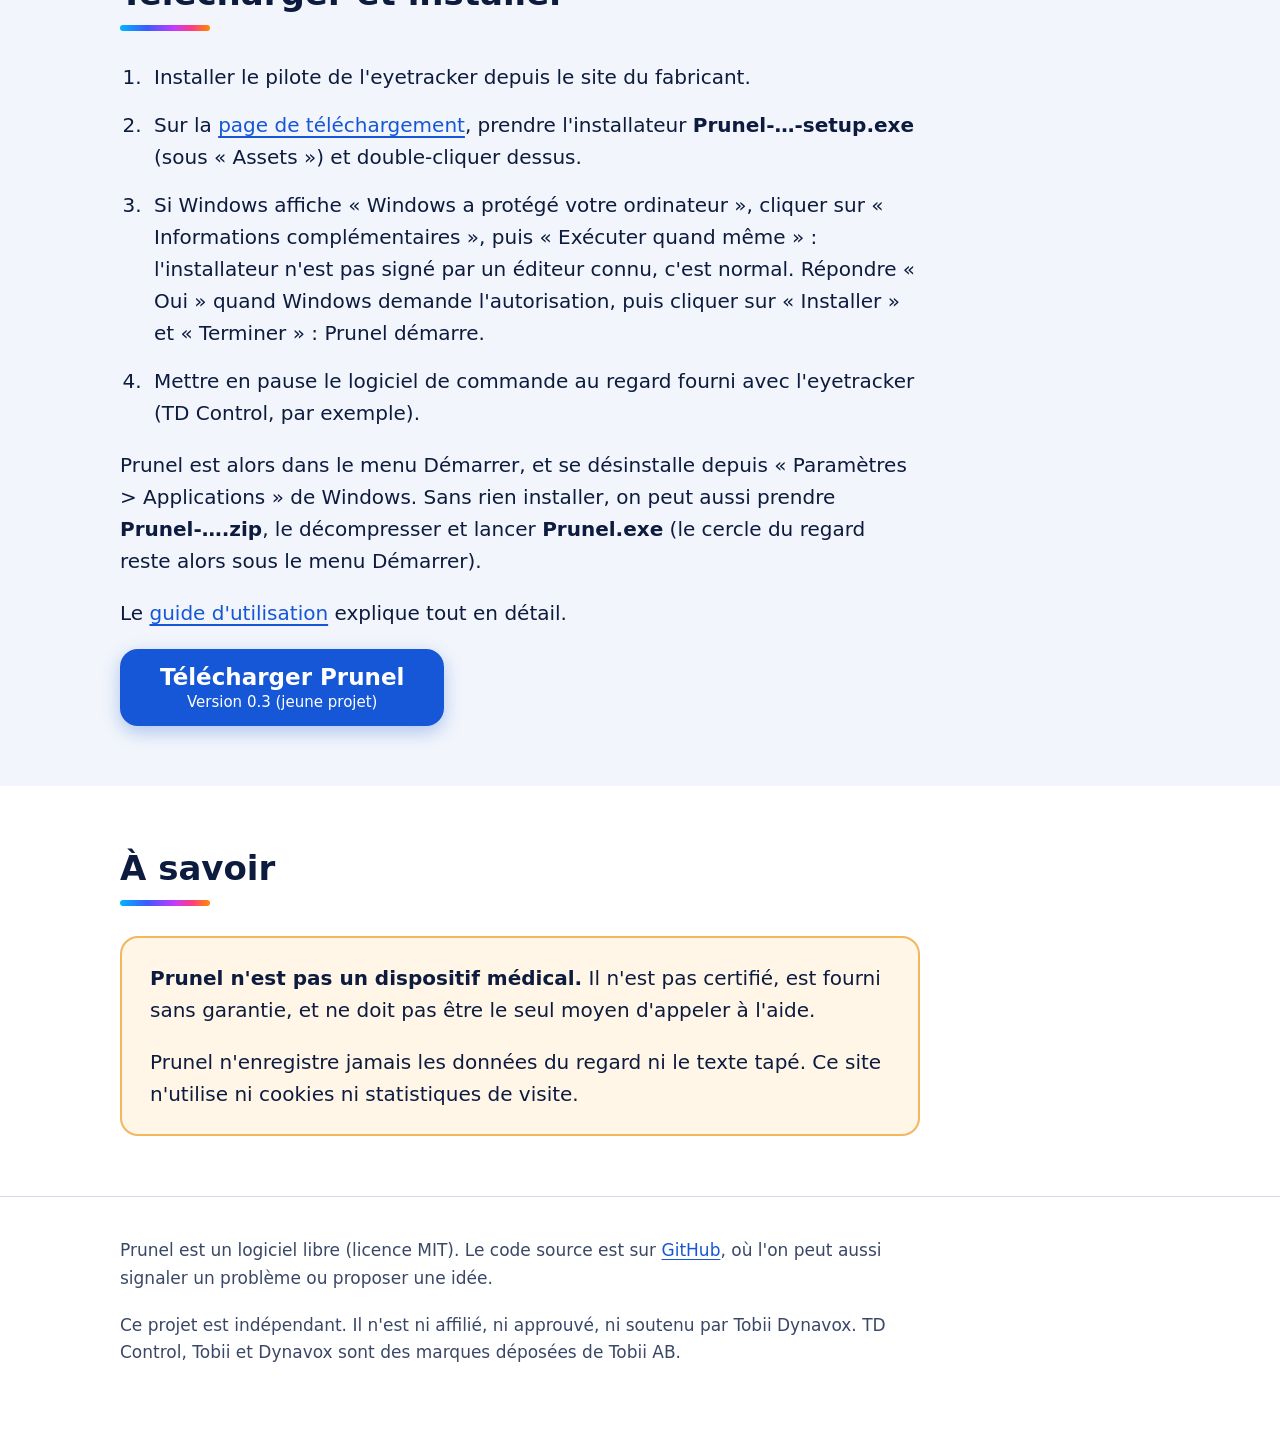
==== commit c6fcc388: "New Prunel logo and icon / Nouveau logo et nouvelle icône Prunel Logo from the owner's image (checke" ====
--- a/website/index.html
+++ b/website/index.html
@@ -30,7 +30,7 @@
   <main id="contenu">
     <div class="hero">
       <div class="wrap">
-        <img class="hero-logo" src="images/prunel-logo.fr.png" width="900" height="310"
+        <img class="hero-logo" src="images/prunel-logo.fr.png" width="900" height="279"
              alt="Logo de Prunel : un œil avec un pointeur de souris">
         <h1>Utiliser son ordinateur avec les yeux</h1>
         <p class="lead">
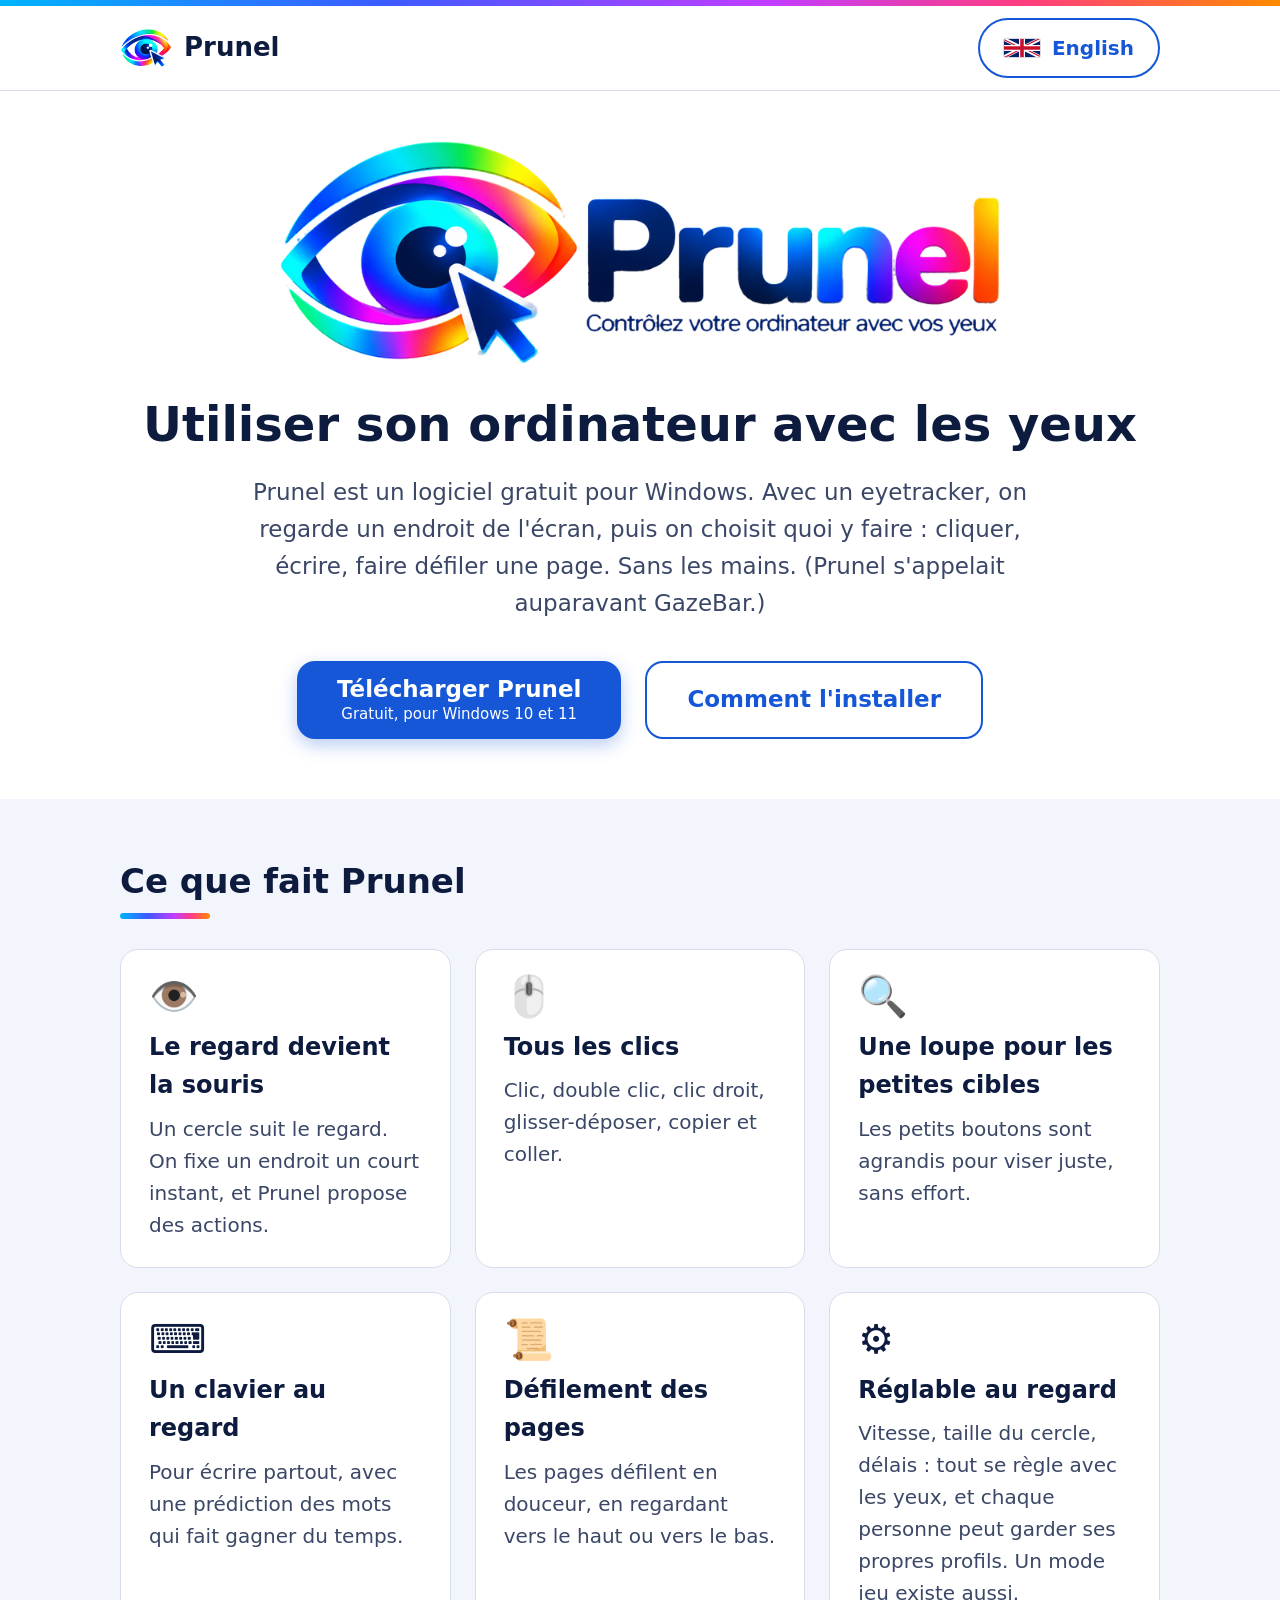
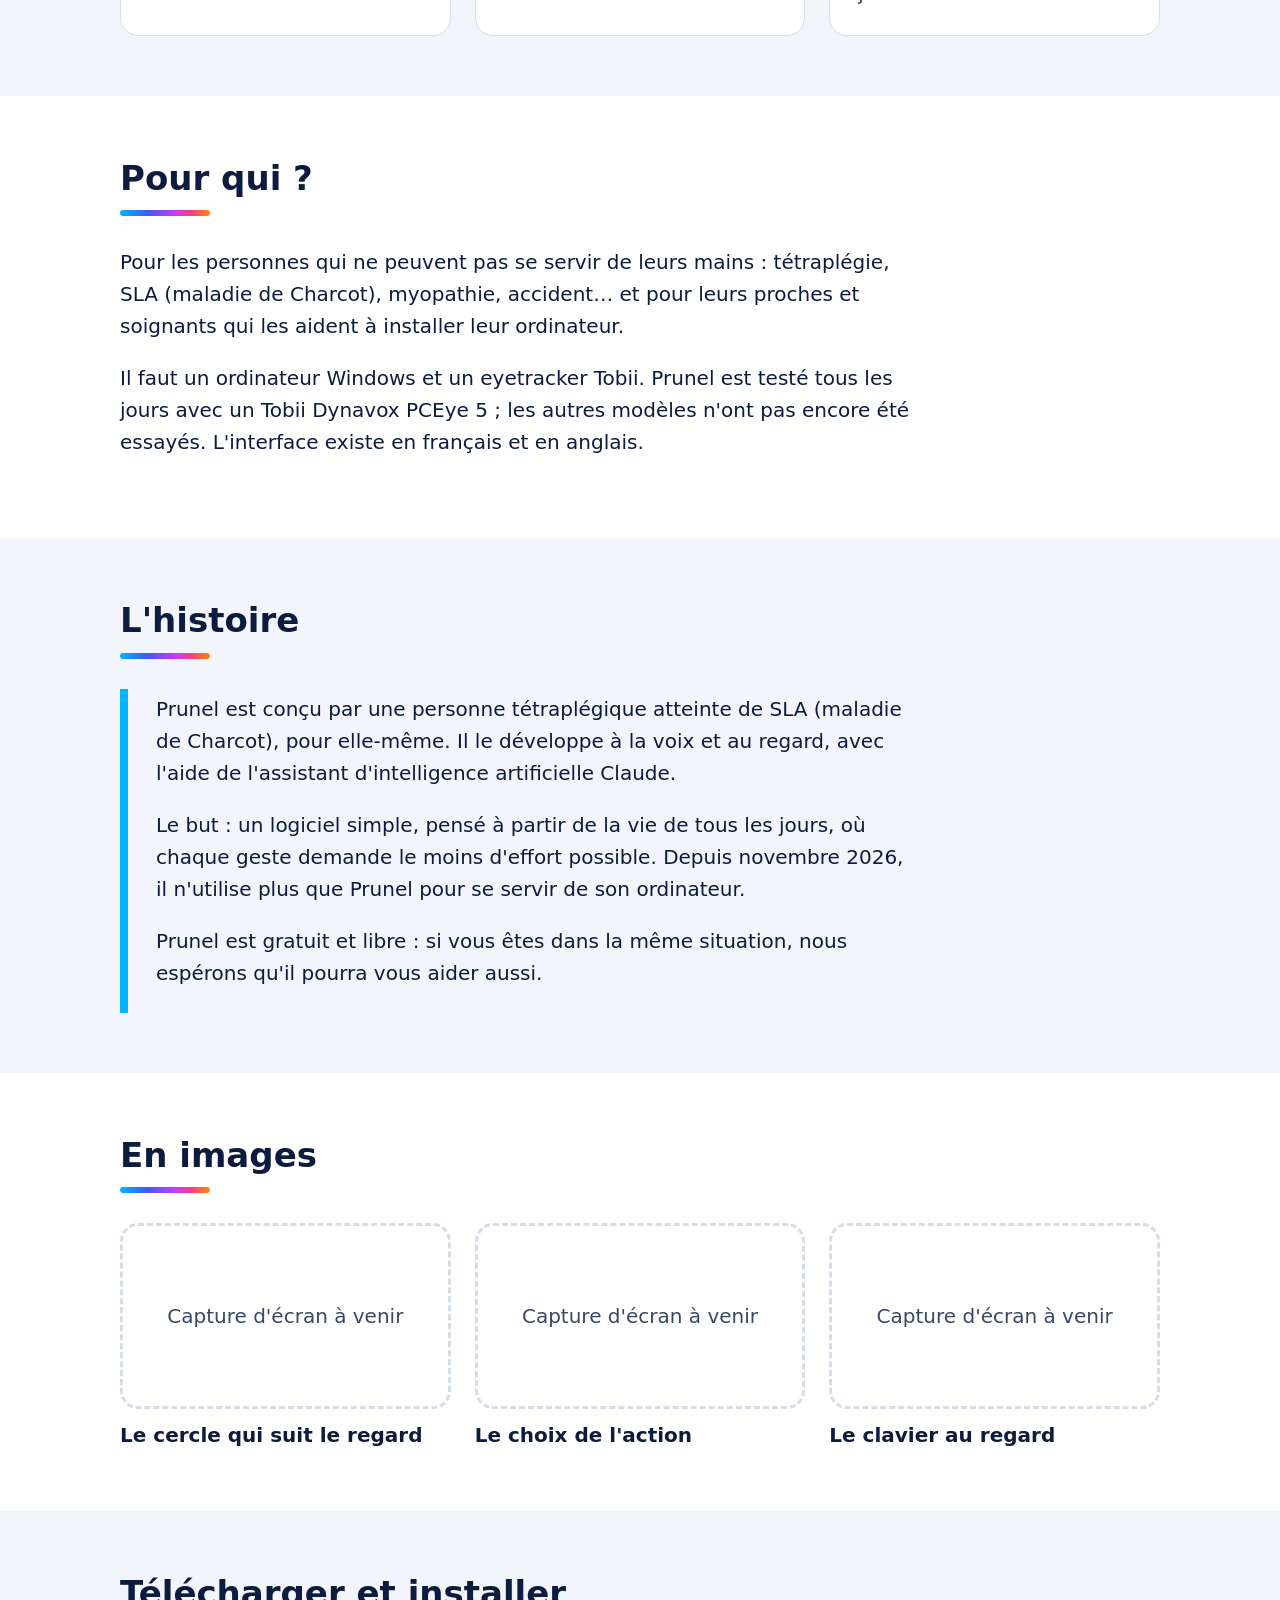
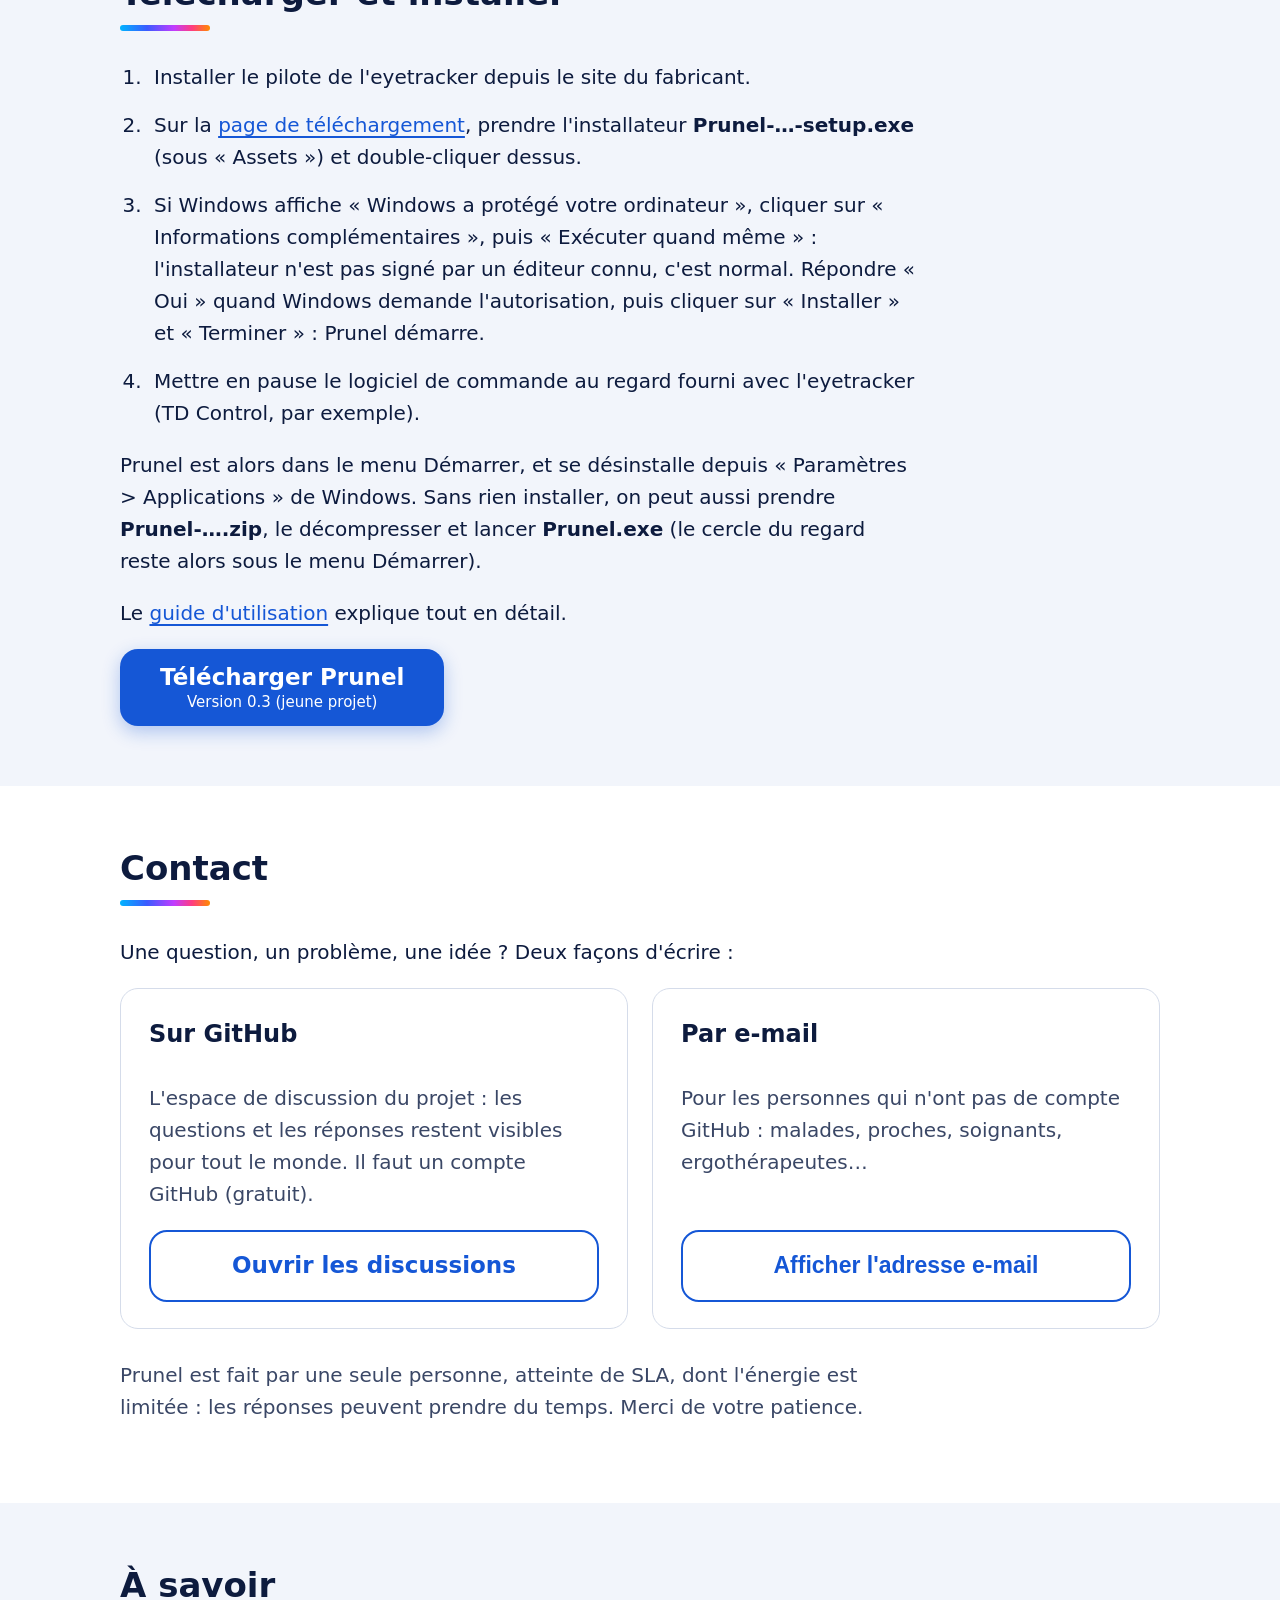
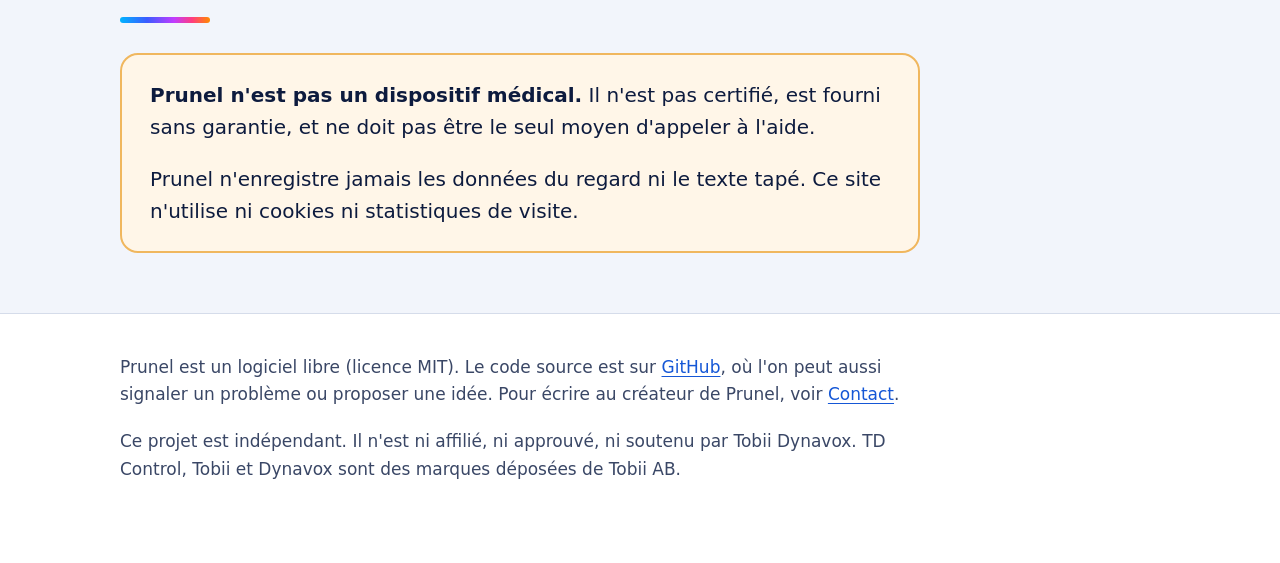
==== commit d643c693: "Add a Contact section to the website and the READMEs The website gets a Contact section (French and " ====
--- a/website/index.html
+++ b/website/index.html
@@ -168,7 +168,37 @@
       </div>
     </section>
 
-    <section aria-labelledby="titre-attention">
+    <section id="contact" aria-labelledby="titre-contact">
+      <div class="wrap">
+        <h2 id="titre-contact">Contact</h2>
+        <div class="text">
+          <p>Une question, un problème, une idée ? Deux façons d'écrire :</p>
+        </div>
+        <ul class="cards contact-cards">
+          <li class="card">
+            <h3>Sur GitHub</h3>
+            <p>L'espace de discussion du projet : les questions et les réponses restent visibles
+              pour tout le monde. Il faut un compte GitHub (gratuit).</p>
+            <a class="button button-second" href="https://github.com/Kopolitoo/Prunel/discussions">
+              Ouvrir les discussions</a>
+          </li>
+          <li class="card">
+            <h3>Par e-mail</h3>
+            <p>Pour les personnes qui n'ont pas de compte GitHub : malades, proches,
+              soignants, ergothérapeutes…</p>
+            <div id="email">
+              <button class="button button-second" id="show-email" type="button" hidden>
+                Afficher l'adresse e-mail</button>
+              <noscript><p><strong>prunel (arobase) kopol (point) xyz</strong></p></noscript>
+            </div>
+          </li>
+        </ul>
+        <p class="text contact-note">Prunel est fait par une seule personne, atteinte de SLA, dont
+          l'énergie est limitée : les réponses peuvent prendre du temps. Merci de votre patience.</p>
+      </div>
+    </section>
+
+    <section class="band" aria-labelledby="titre-attention">
       <div class="wrap">
         <h2 id="titre-attention">À savoir</h2>
         <div class="notice">
@@ -185,10 +215,12 @@
     <div class="wrap">
       <p>Prunel est un logiciel libre (licence MIT). Le code source est sur
         <a href="https://github.com/Kopolitoo/Prunel">GitHub</a>, où l'on peut aussi signaler un
-        problème ou proposer une idée.</p>
+        problème ou proposer une idée. Pour écrire au créateur de Prunel, voir
+        <a href="#contact">Contact</a>.</p>
       <p>Ce projet est indépendant. Il n'est ni affilié, ni approuvé, ni soutenu par Tobii Dynavox.
         TD Control, Tobii et Dynavox sont des marques déposées de Tobii AB.</p>
     </div>
   </footer>
+  <script src="contact.js"></script>
 </body>
 </html>
--- a/website/style.css
+++ b/website/style.css
@@ -348,6 +348,39 @@
   margin: 0;
 }
 
+/* Contact: each card ends with its button. The e-mail button is hidden until the
+   script (contact.js) is running, and then replaced by the address. */
+.contact-cards .card {
+  display: flex;
+  flex-direction: column;
+  gap: 1rem;
+}
+
+.contact-cards .button {
+  margin-top: auto;
+}
+
+.button[hidden] {
+  display: none;
+}
+
+#email {
+  margin-top: auto;
+}
+
+#email .button {
+  width: 100%;
+}
+
+.email-link {
+  overflow-wrap: anywhere;
+}
+
+.contact-note {
+  margin-top: 1.5rem;
+  color: var(--text-soft);
+}
+
 /* ---------- Footer ---------- */
 
 footer {
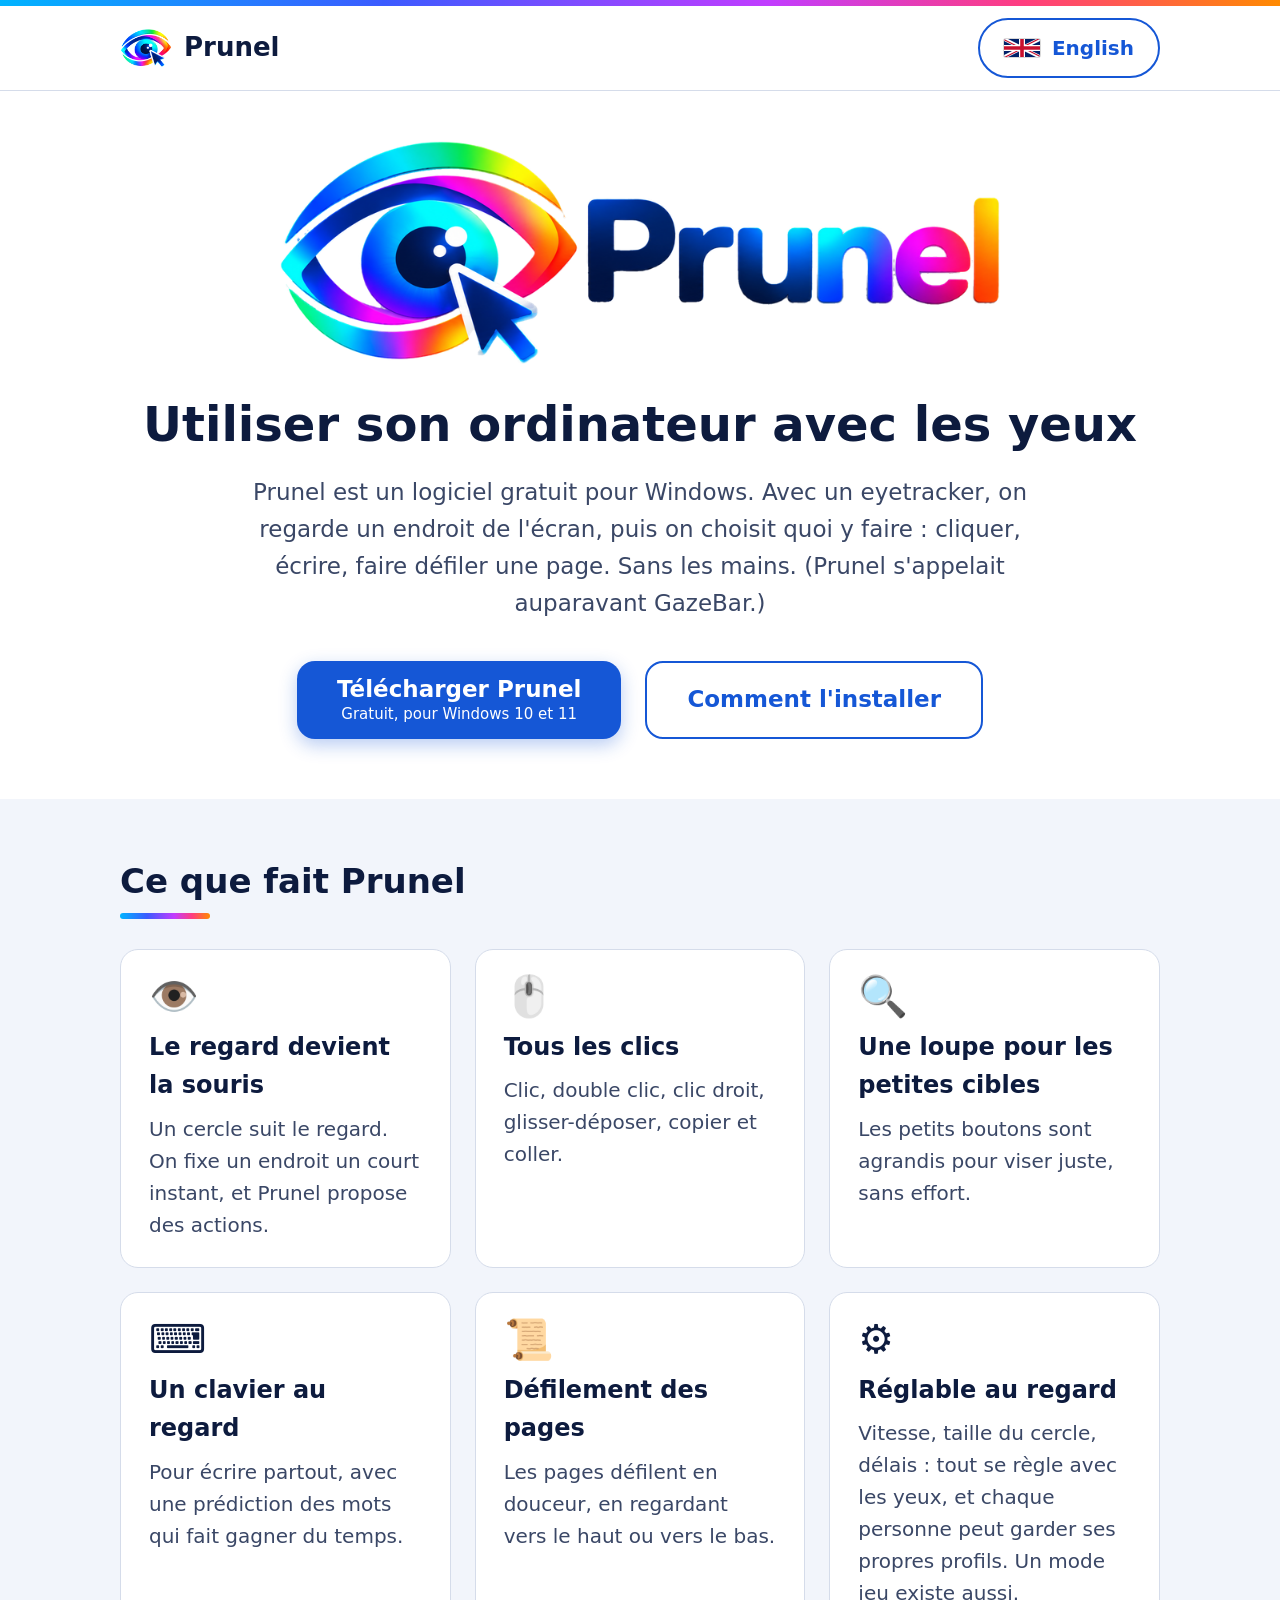
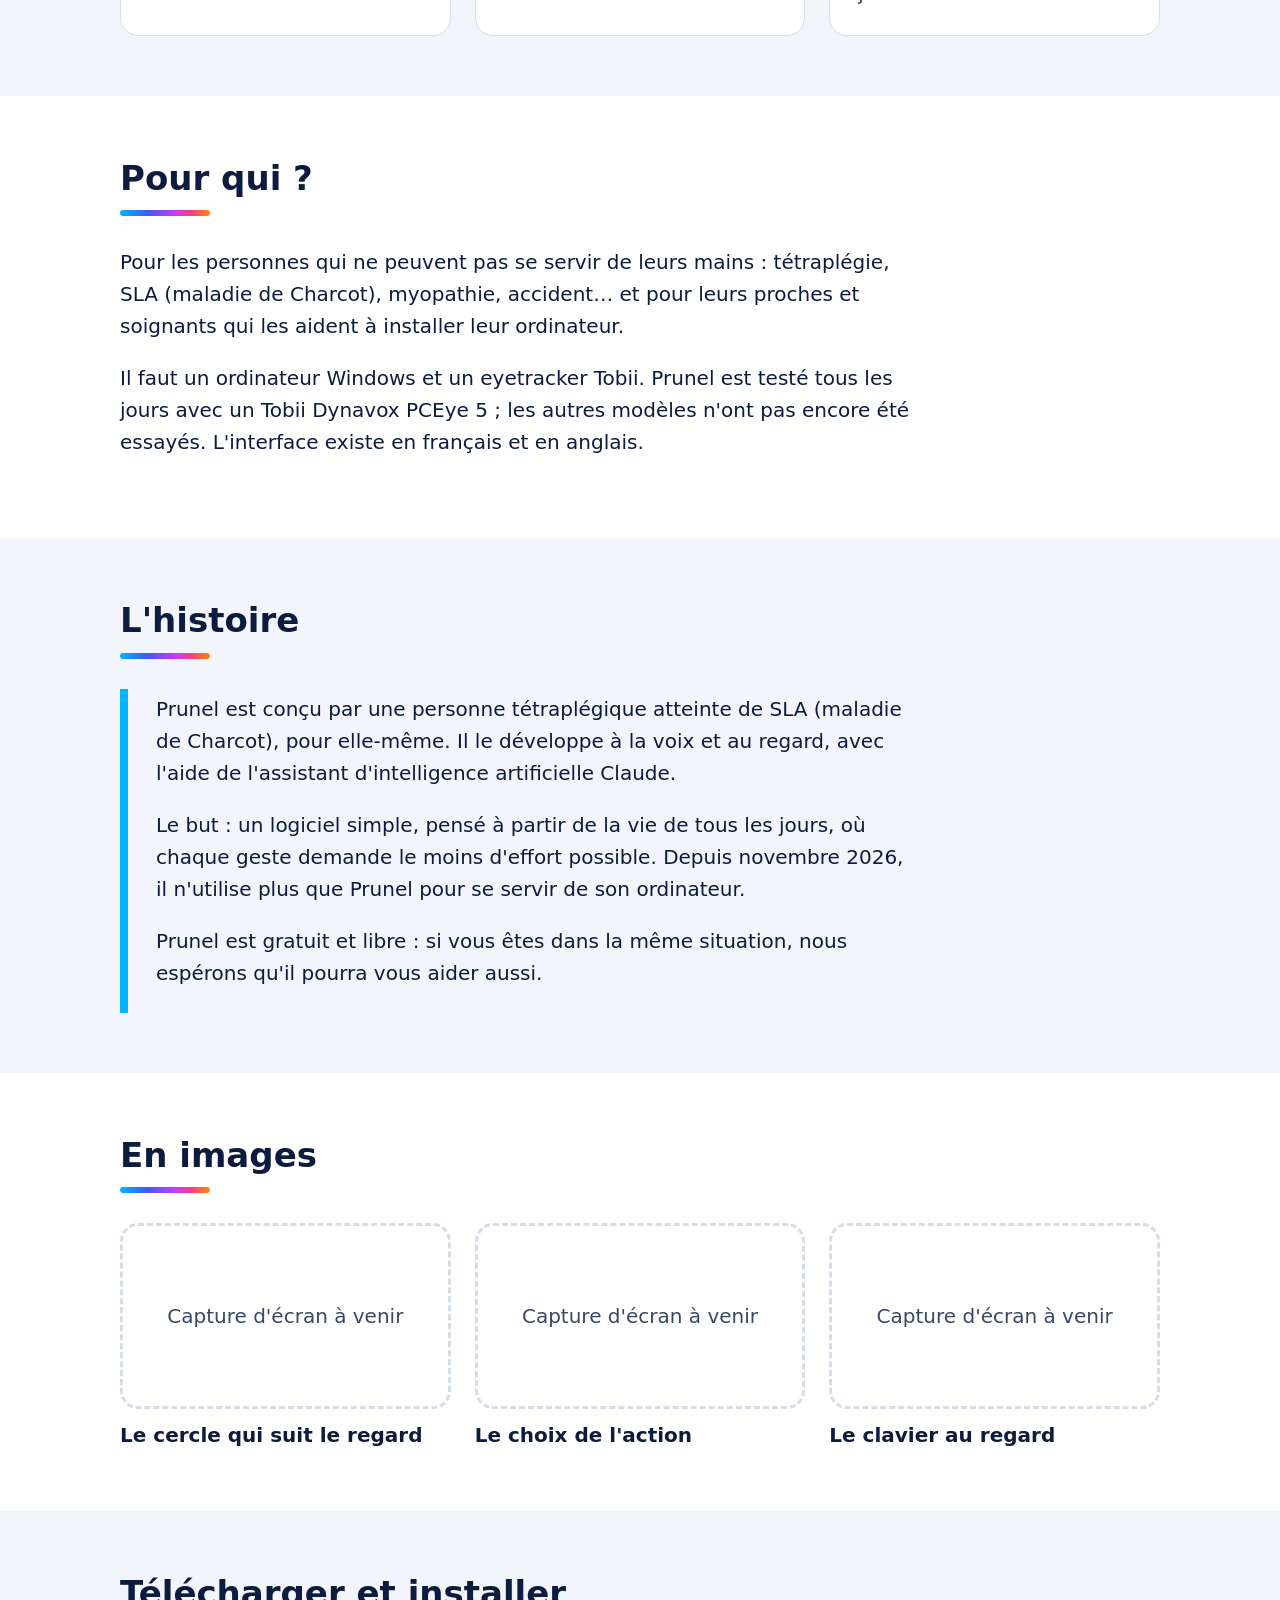
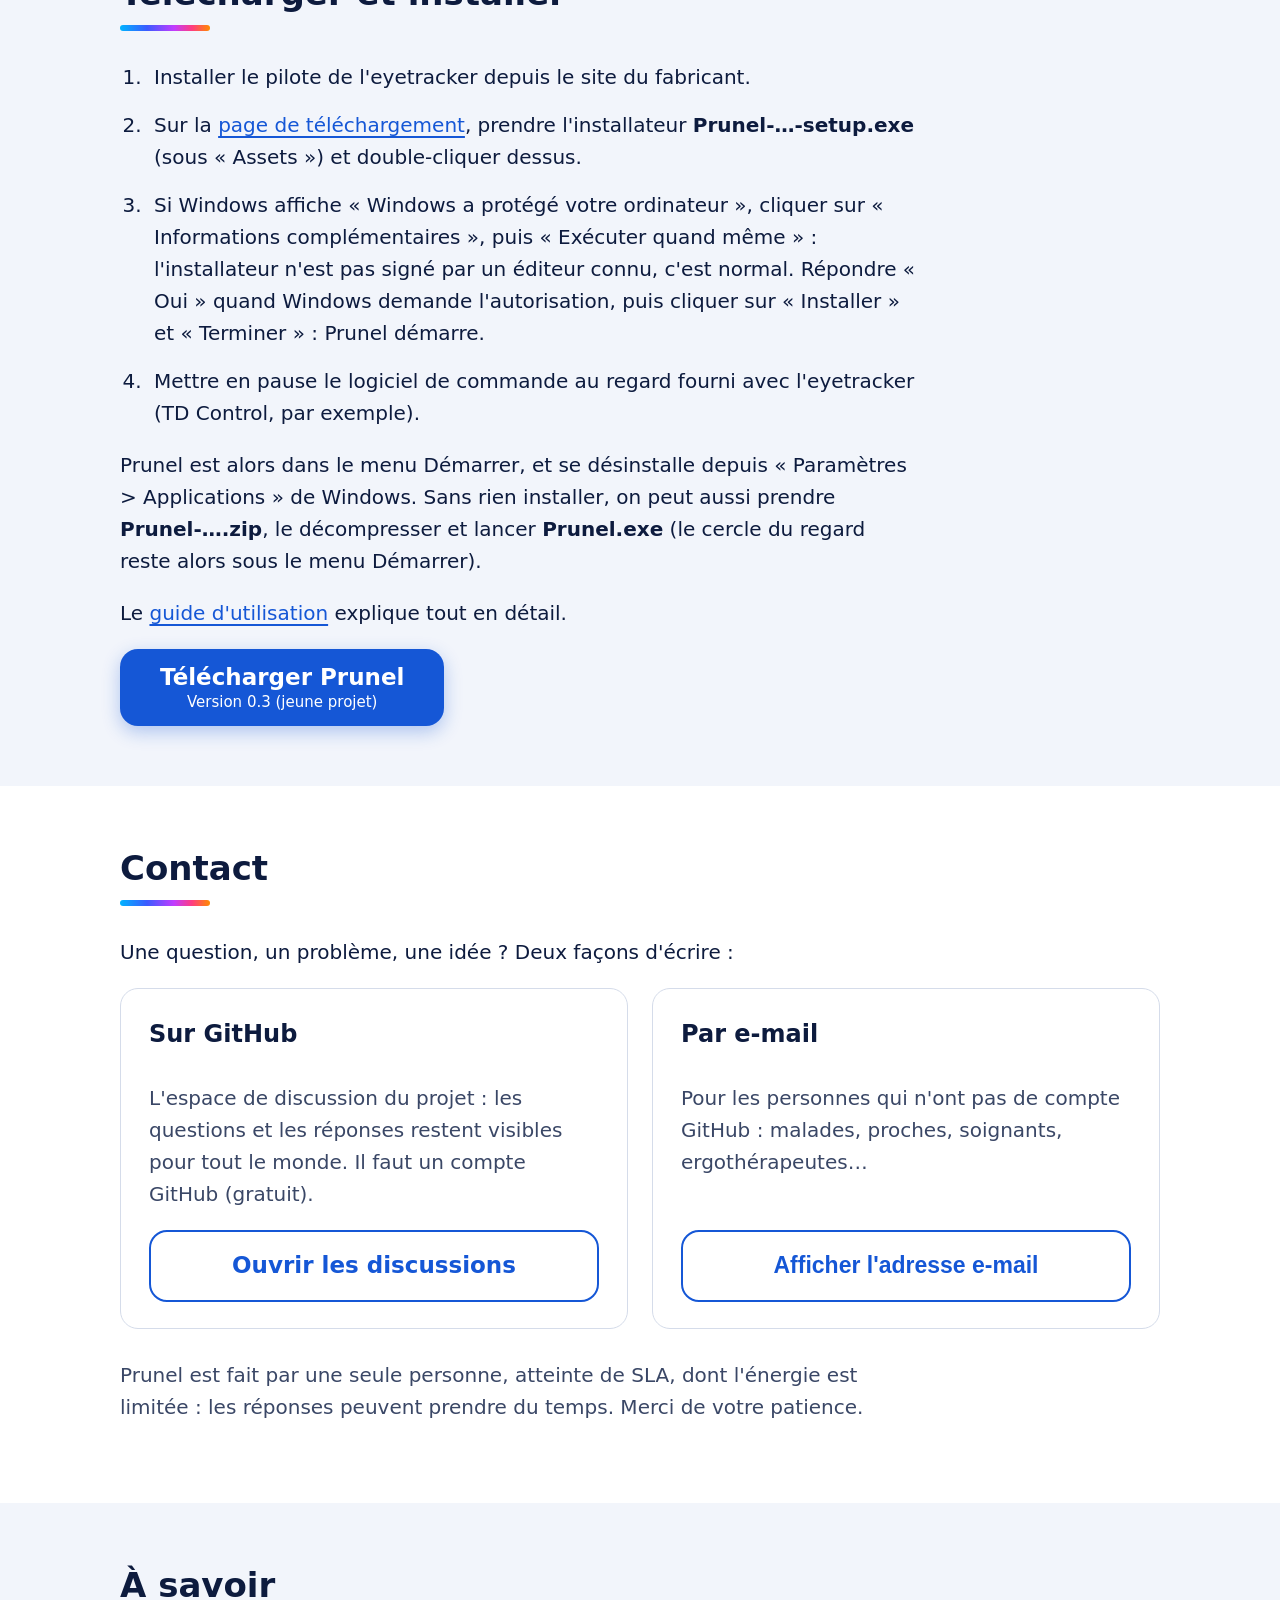
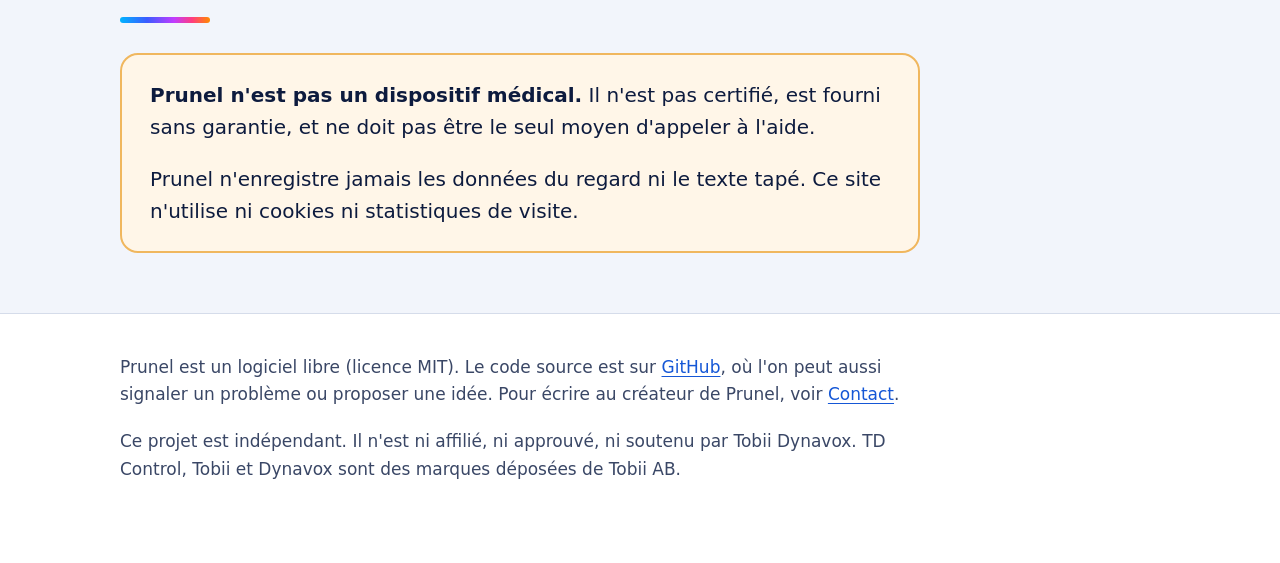
==== commit 9ce1e944: "Use the logo without tagline on the French site and README The French tagline was too close to anoth" ====
--- a/website/index.html
+++ b/website/index.html
@@ -30,7 +30,7 @@
   <main id="contenu">
     <div class="hero">
       <div class="wrap">
-        <img class="hero-logo" src="images/prunel-logo.fr.png" width="900" height="279"
+        <img class="hero-logo" src="images/prunel-logo.png" width="900" height="279"
              alt="Logo de Prunel : un œil avec un pointeur de souris">
         <h1>Utiliser son ordinateur avec les yeux</h1>
         <p class="lead">
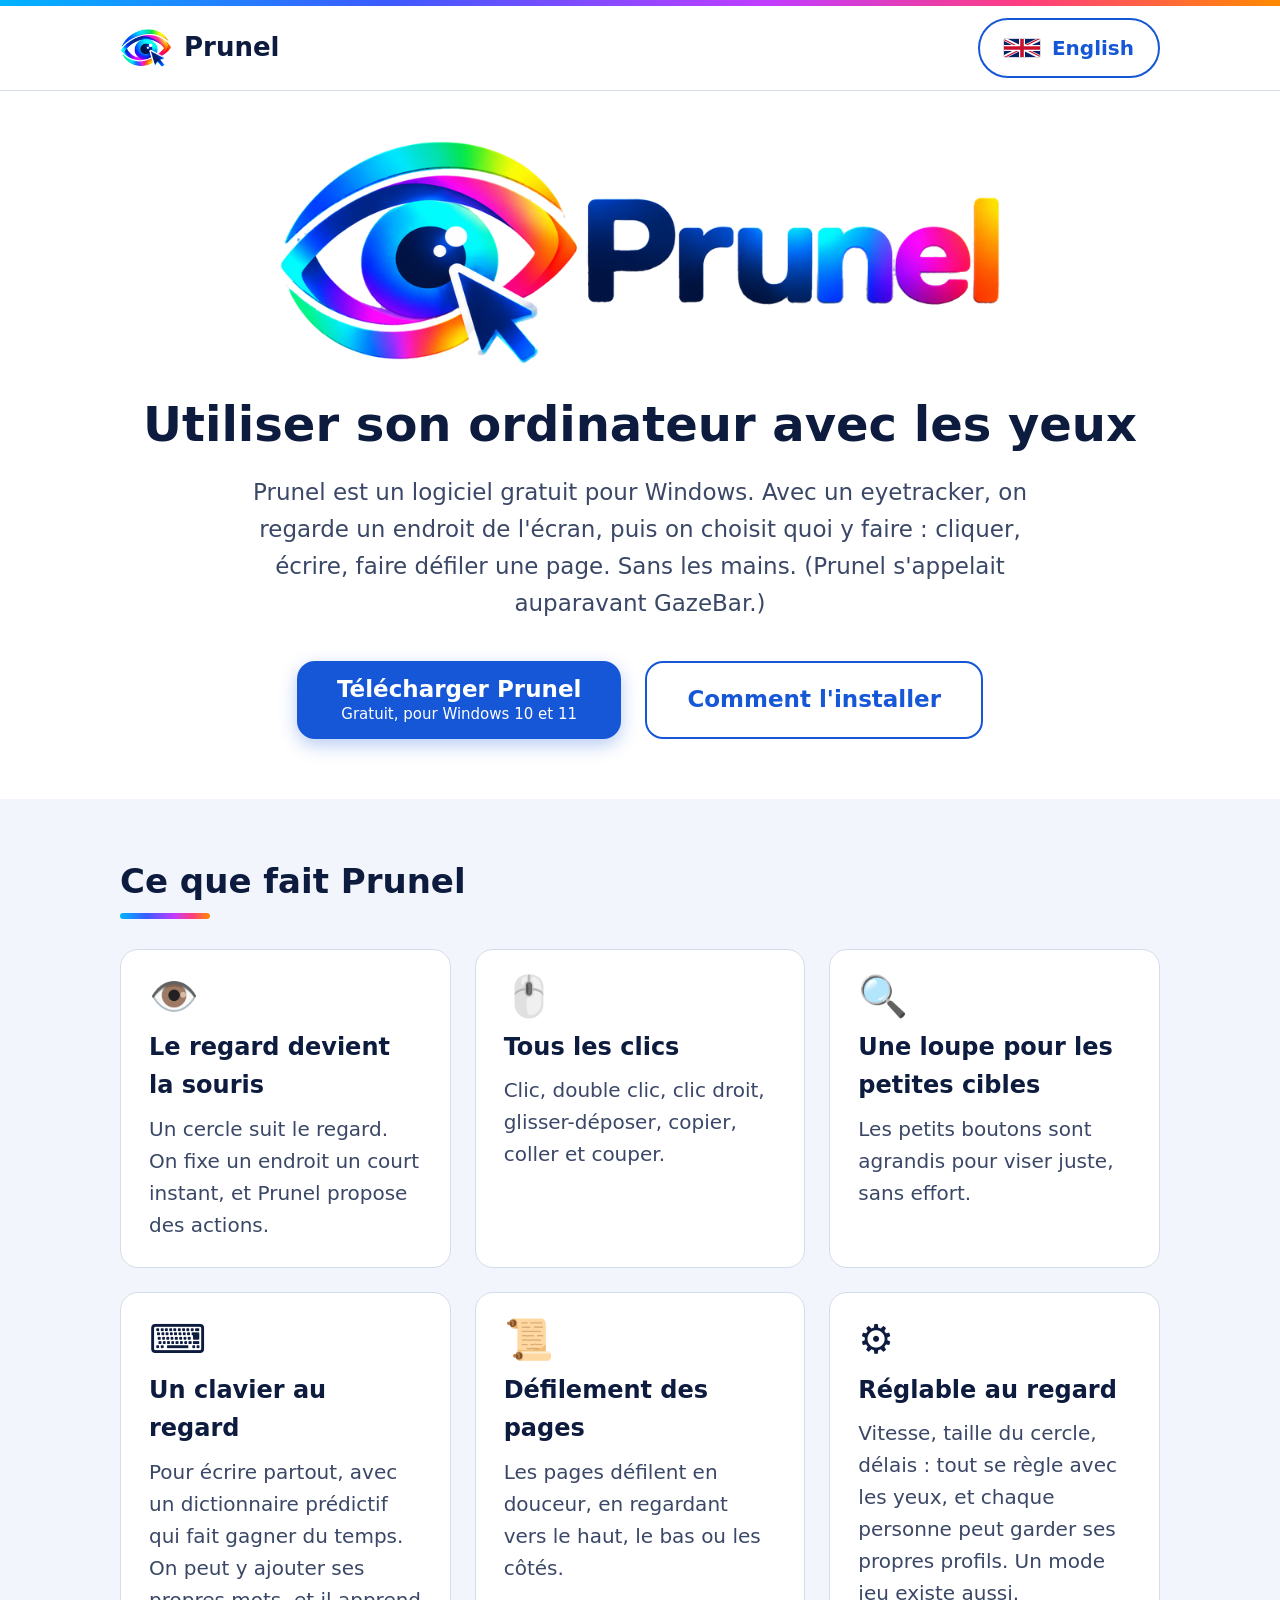
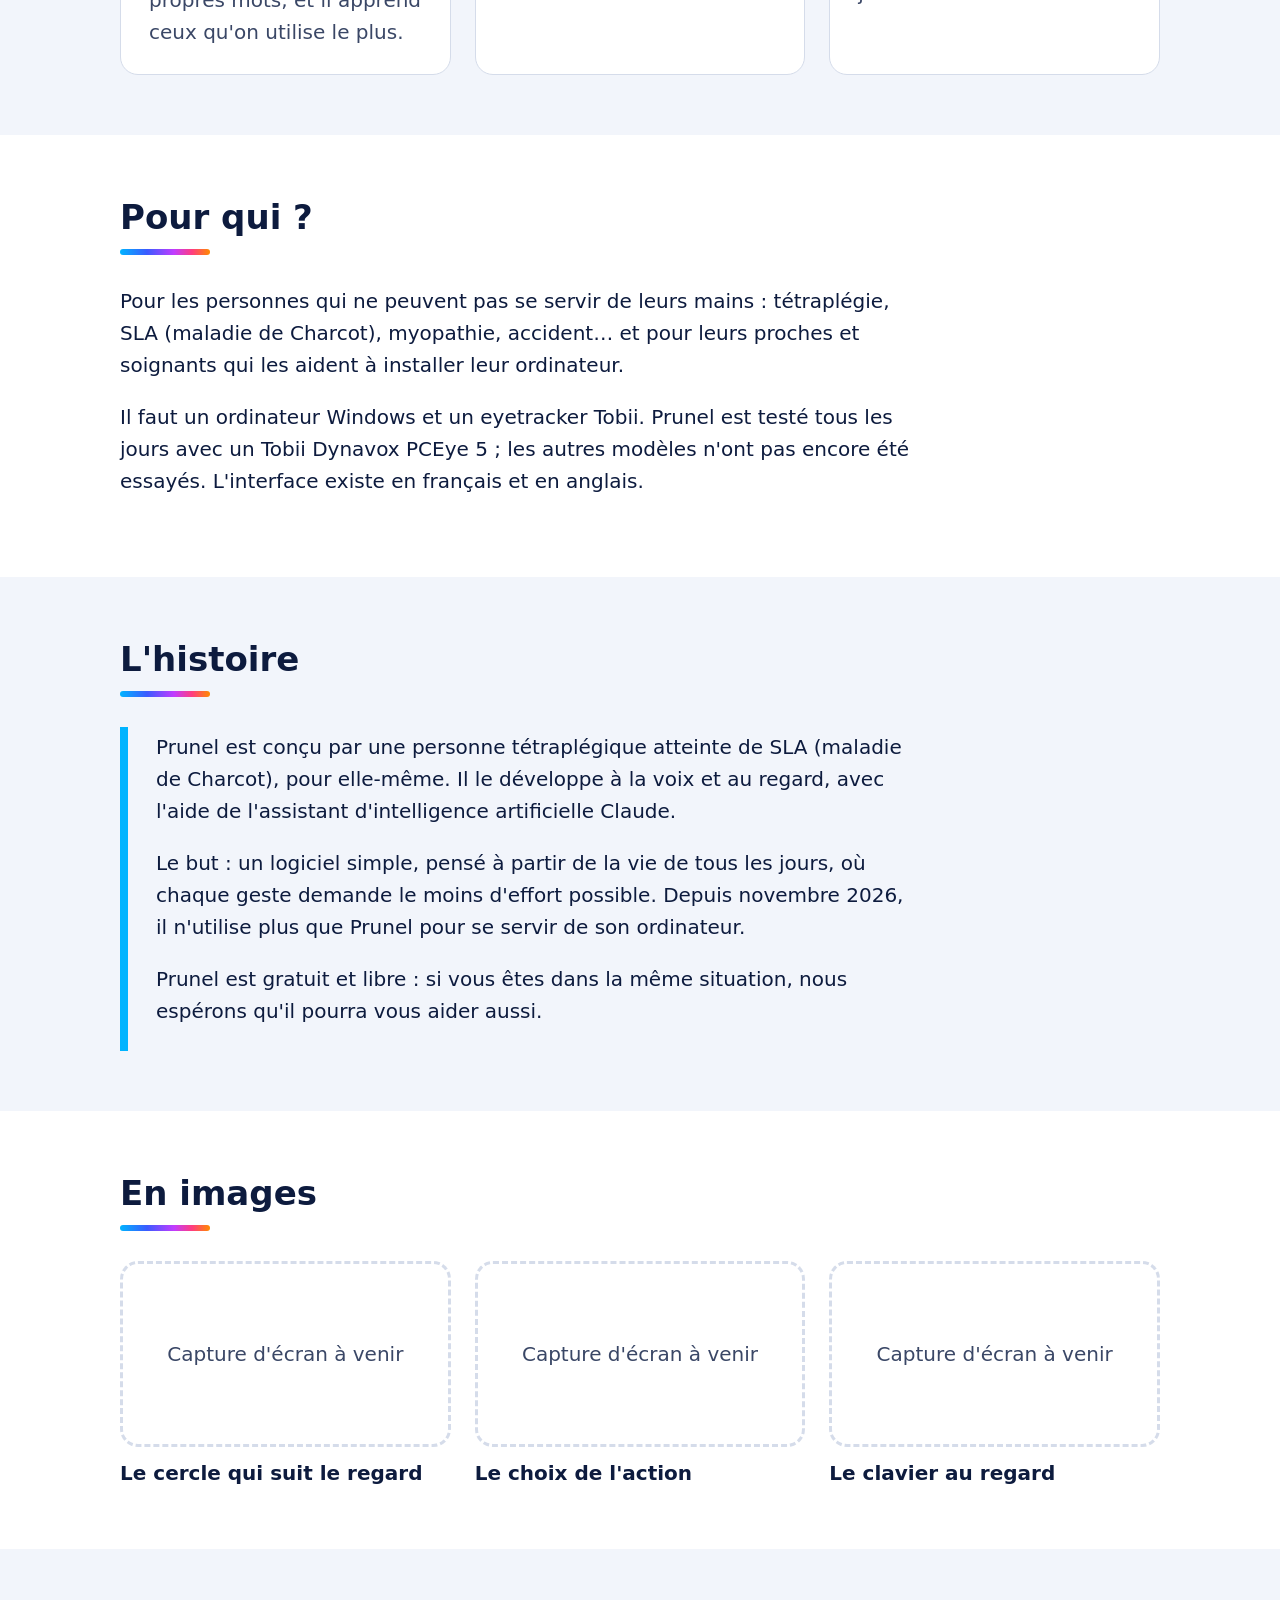
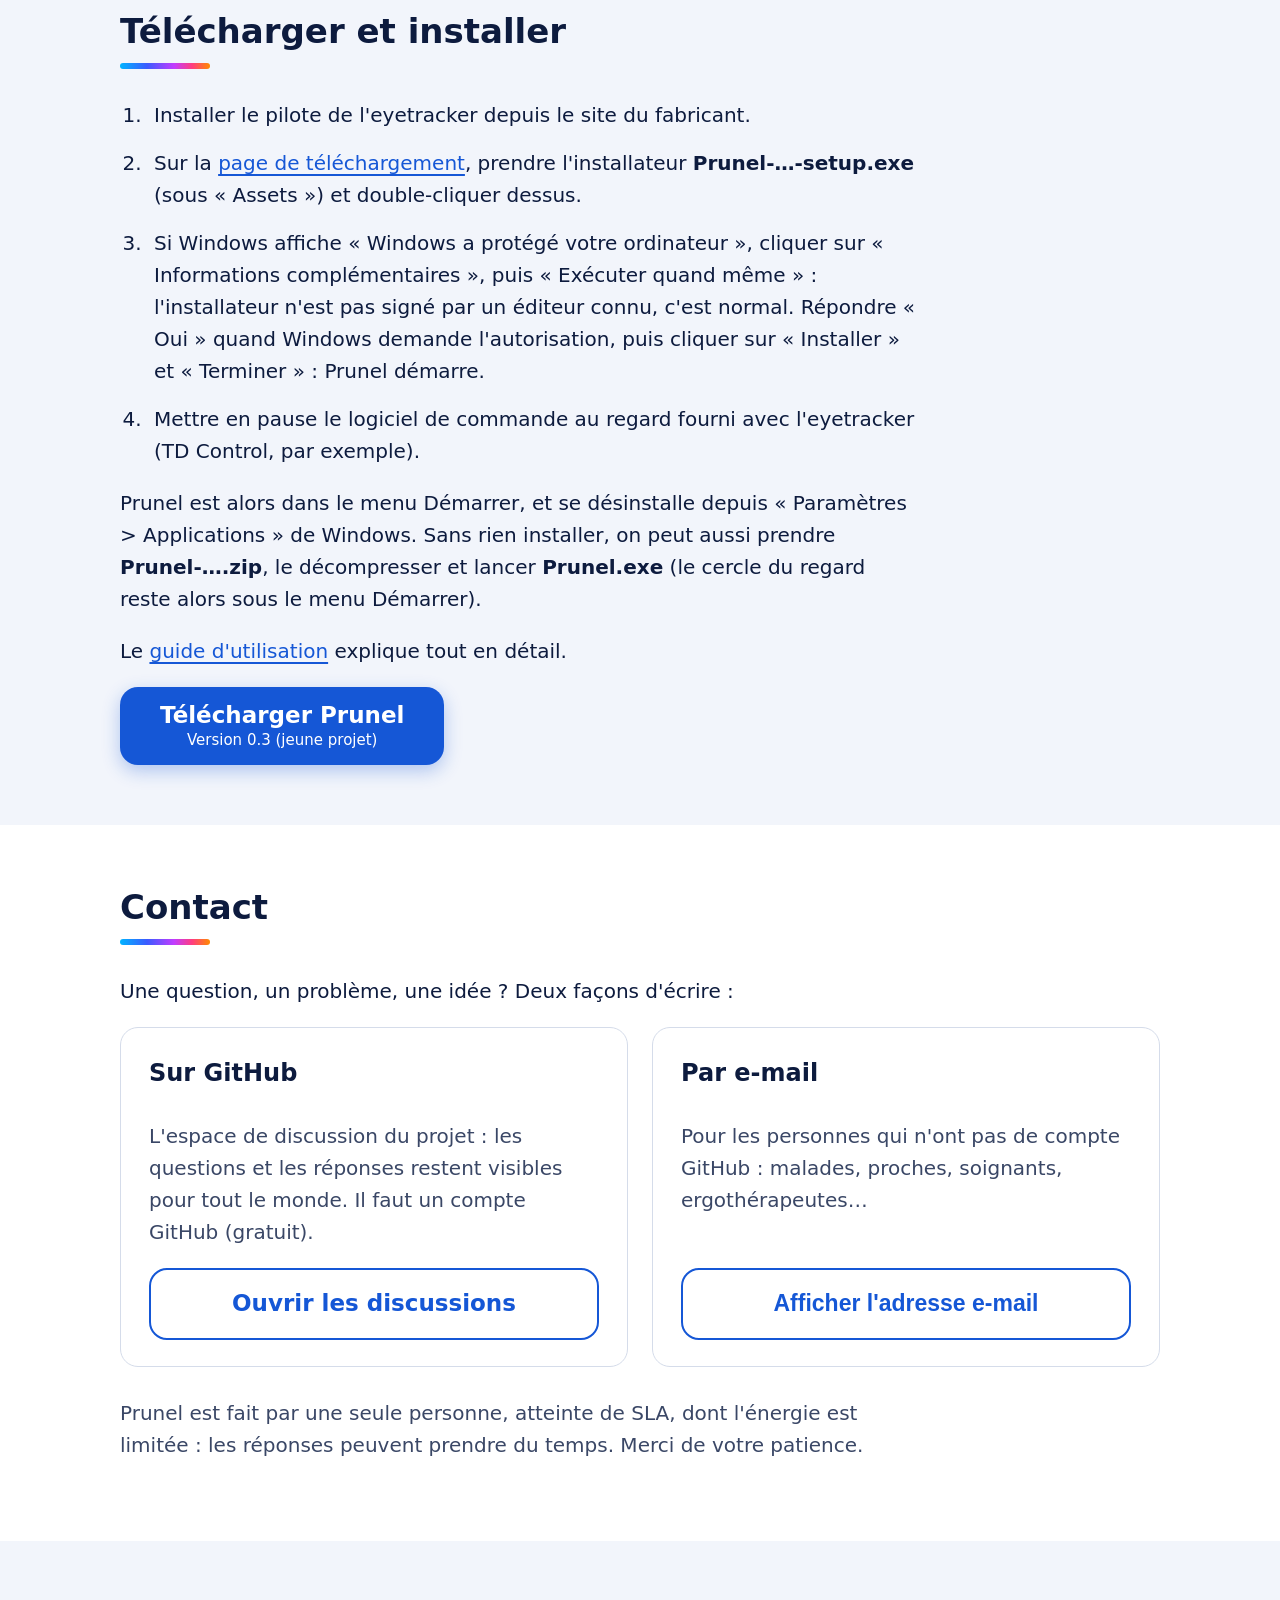
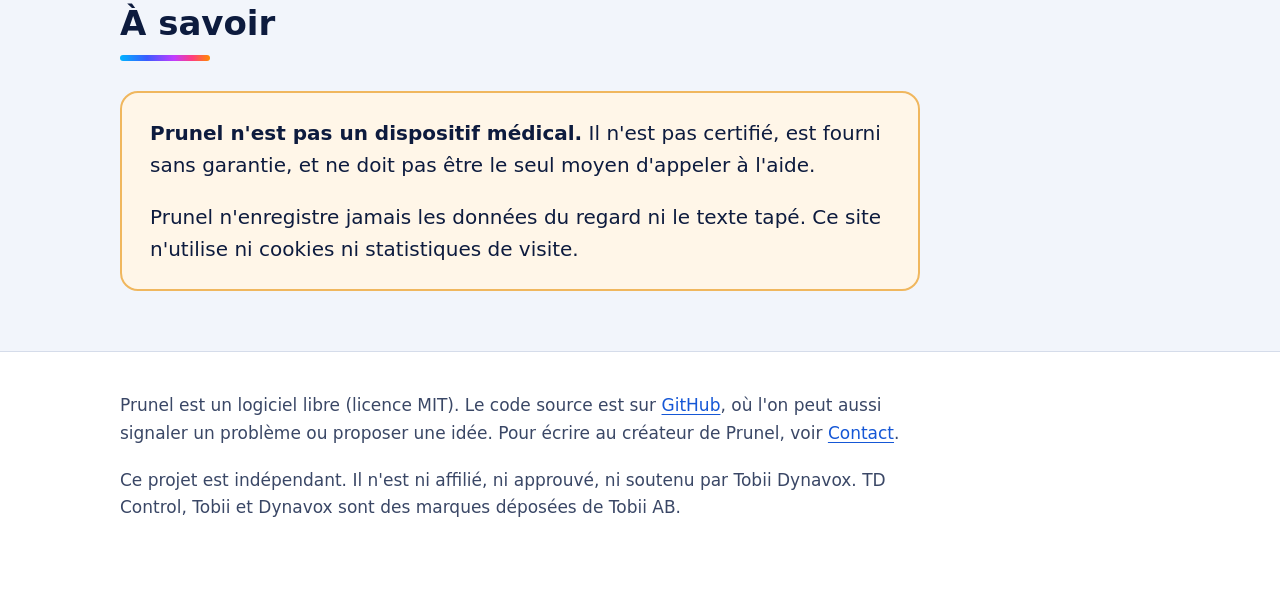
==== commit ccf89ba6: "Website: mention cut, the learning dictionary and sideways scrolling Co-Authored-By: Claude Opus 5.5" ====
--- a/website/index.html
+++ b/website/index.html
@@ -61,7 +61,7 @@
           <li class="card">
             <div class="card-icon" aria-hidden="true">🖱️</div>
             <h3>Tous les clics</h3>
-            <p>Clic, double clic, clic droit, glisser-déposer, copier et coller.</p>
+            <p>Clic, double clic, clic droit, glisser-déposer, copier, coller et couper.</p>
           </li>
           <li class="card">
             <div class="card-icon" aria-hidden="true">🔍</div>
@@ -71,12 +71,13 @@
           <li class="card">
             <div class="card-icon" aria-hidden="true">⌨️</div>
             <h3>Un clavier au regard</h3>
-            <p>Pour écrire partout, avec une prédiction des mots qui fait gagner du temps.</p>
+            <p>Pour écrire partout, avec un dictionnaire prédictif qui fait gagner du temps. On peut
+              y ajouter ses propres mots, et il apprend ceux qu'on utilise le plus.</p>
           </li>
           <li class="card">
             <div class="card-icon" aria-hidden="true">📜</div>
             <h3>Défilement des pages</h3>
-            <p>Les pages défilent en douceur, en regardant vers le haut ou vers le bas.</p>
+            <p>Les pages défilent en douceur, en regardant vers le haut, le bas ou les côtés.</p>
           </li>
           <li class="card">
             <div class="card-icon" aria-hidden="true">⚙️</div>
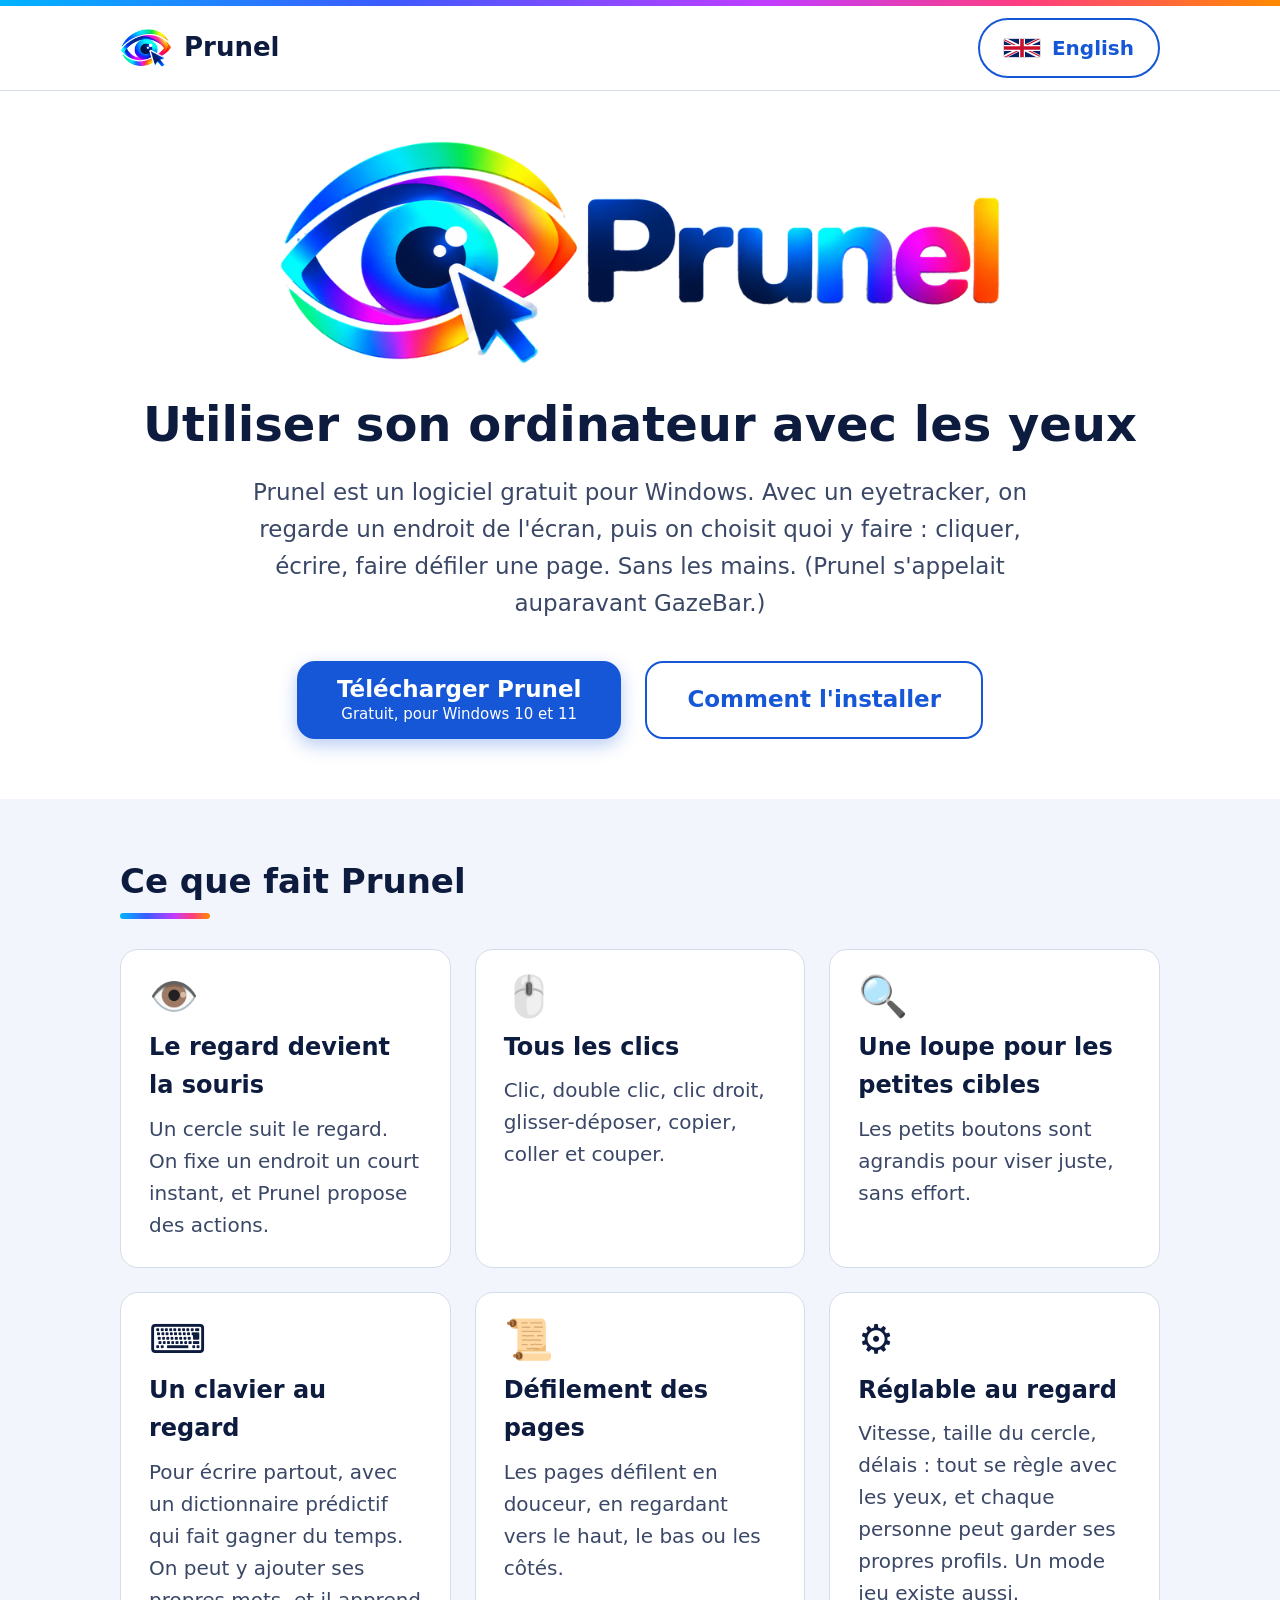
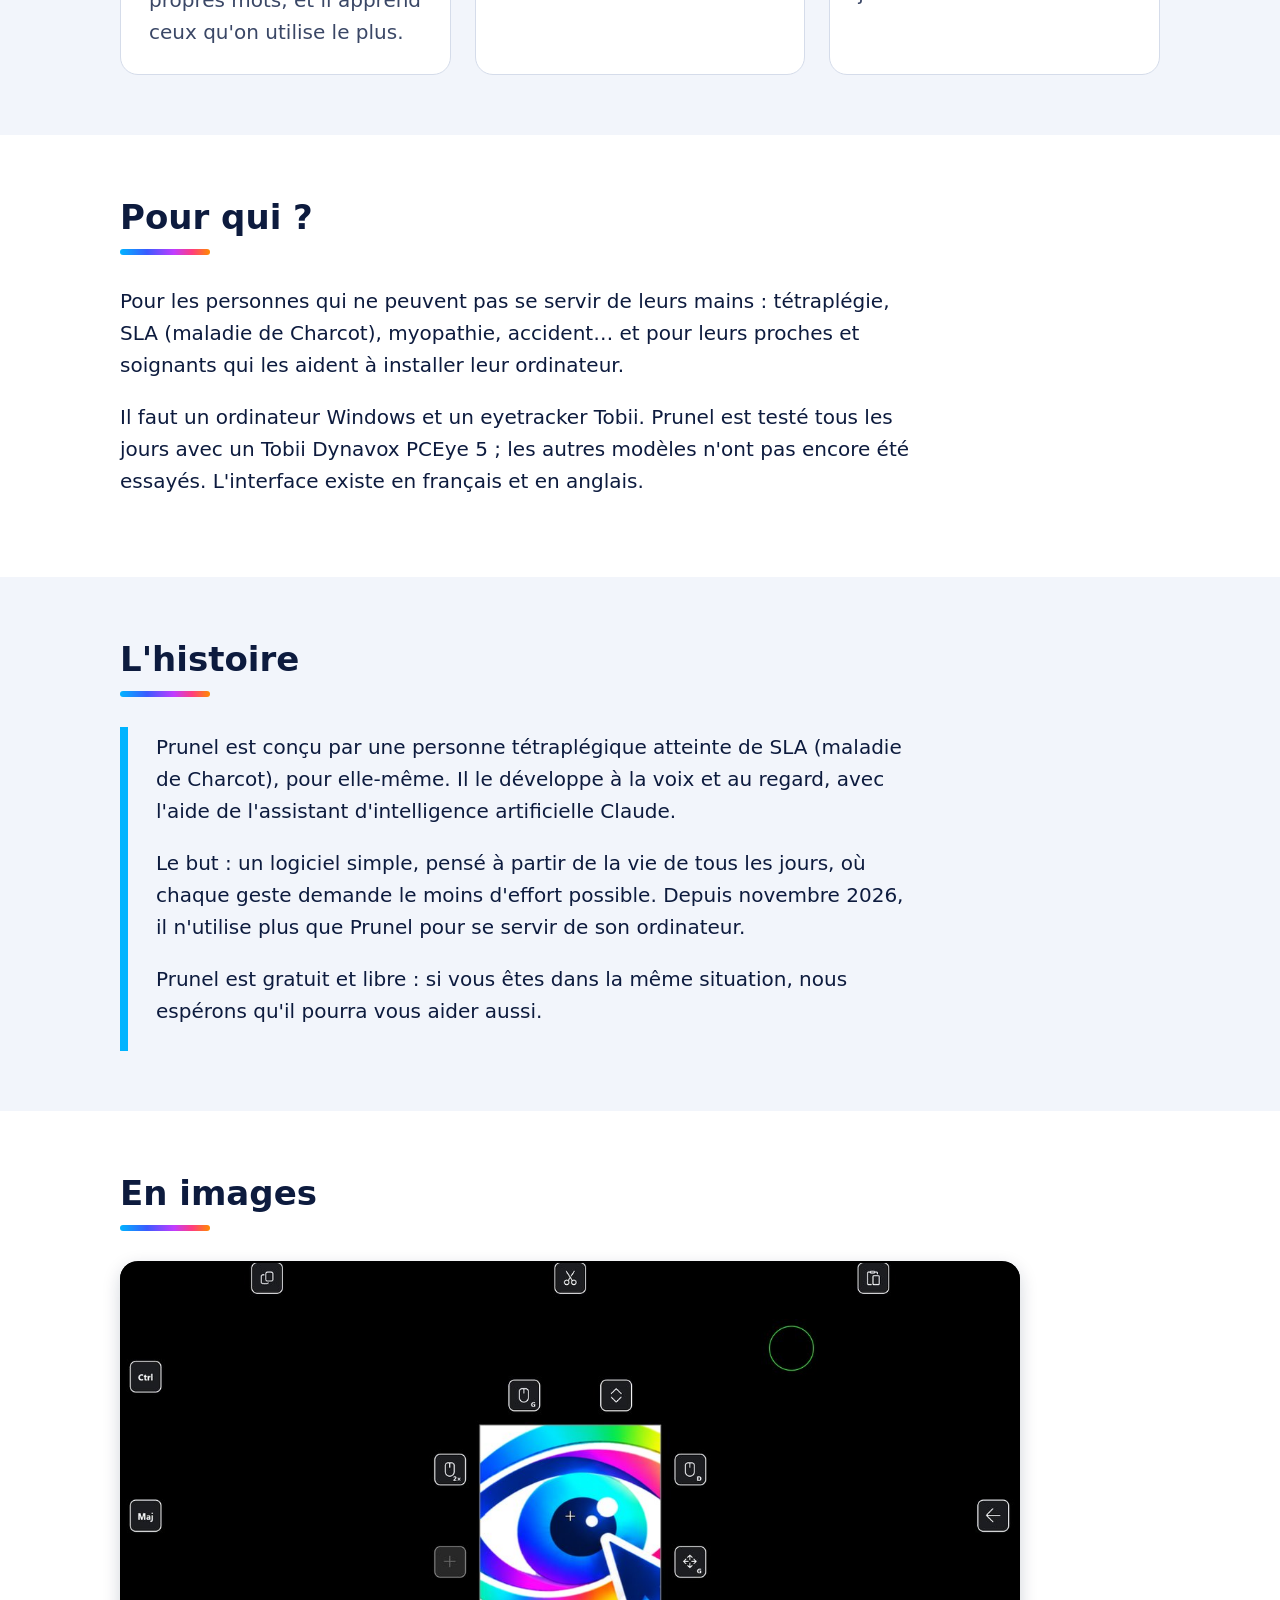
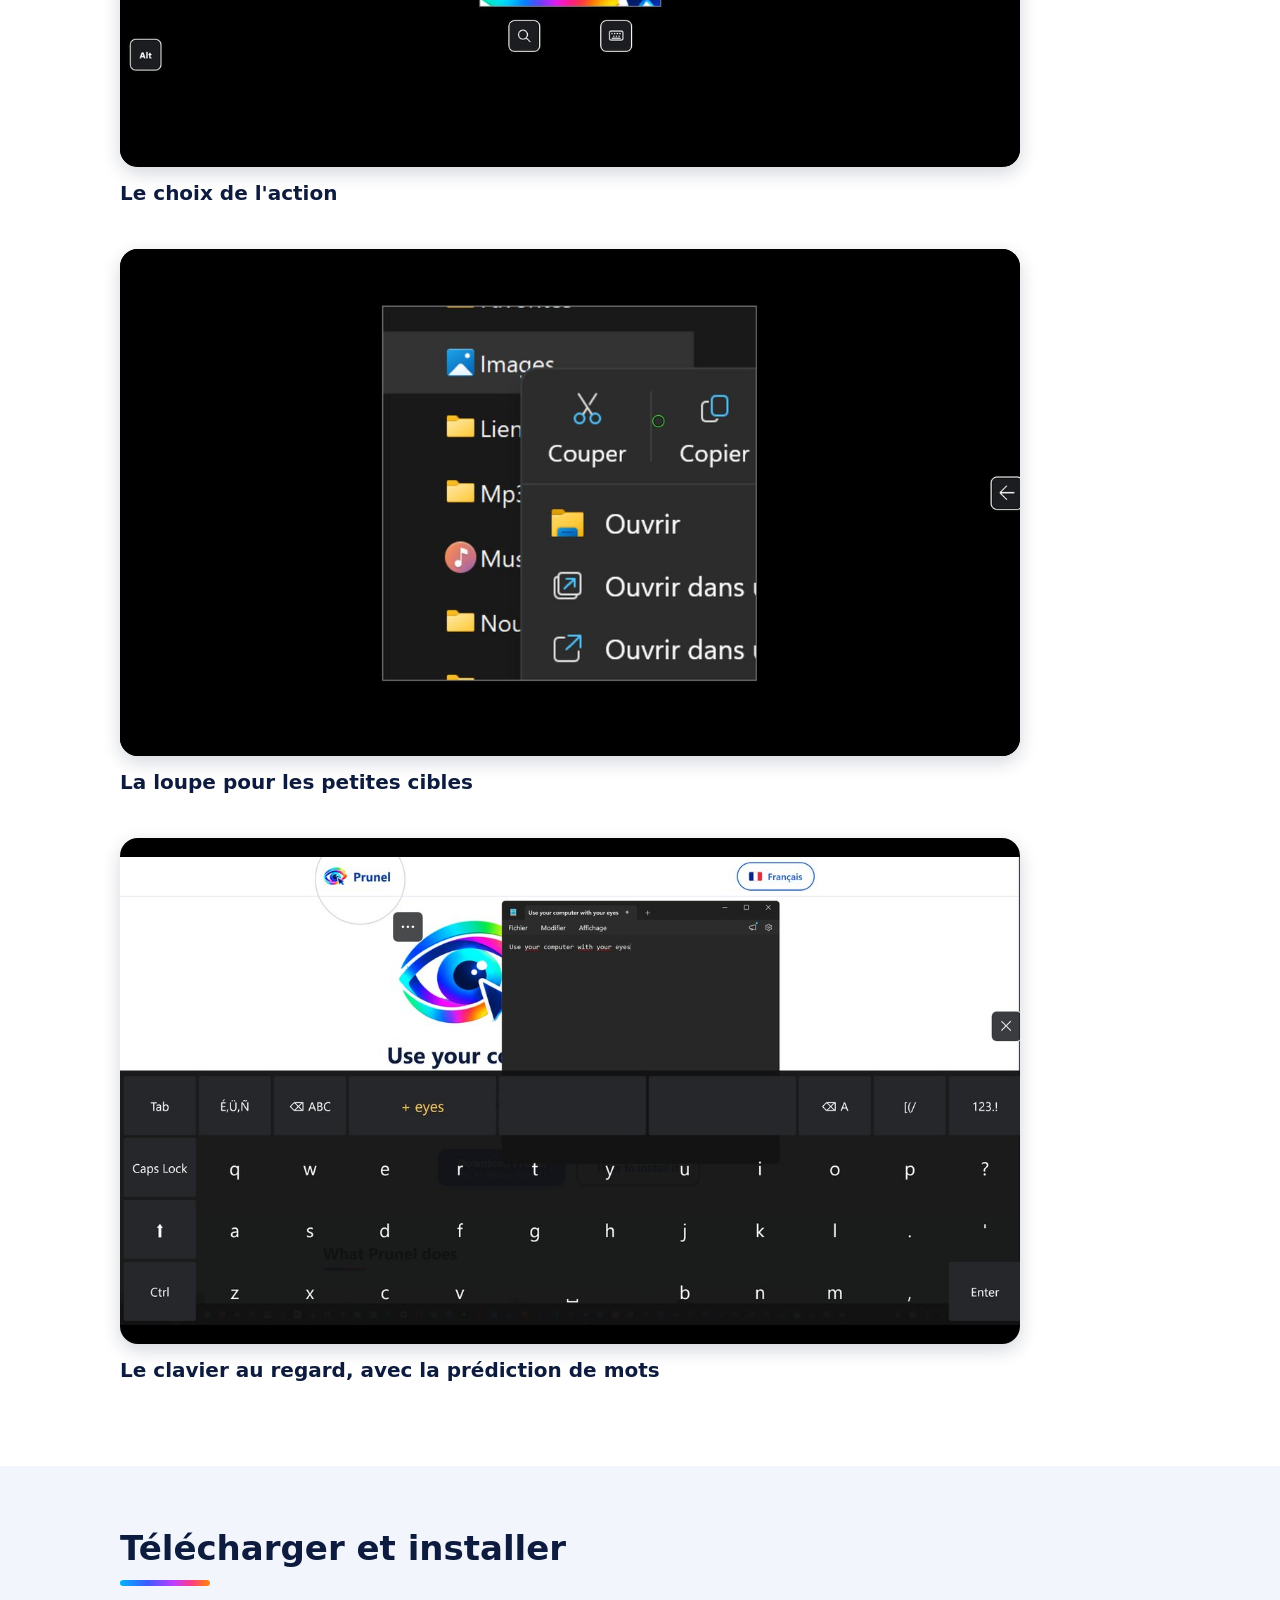
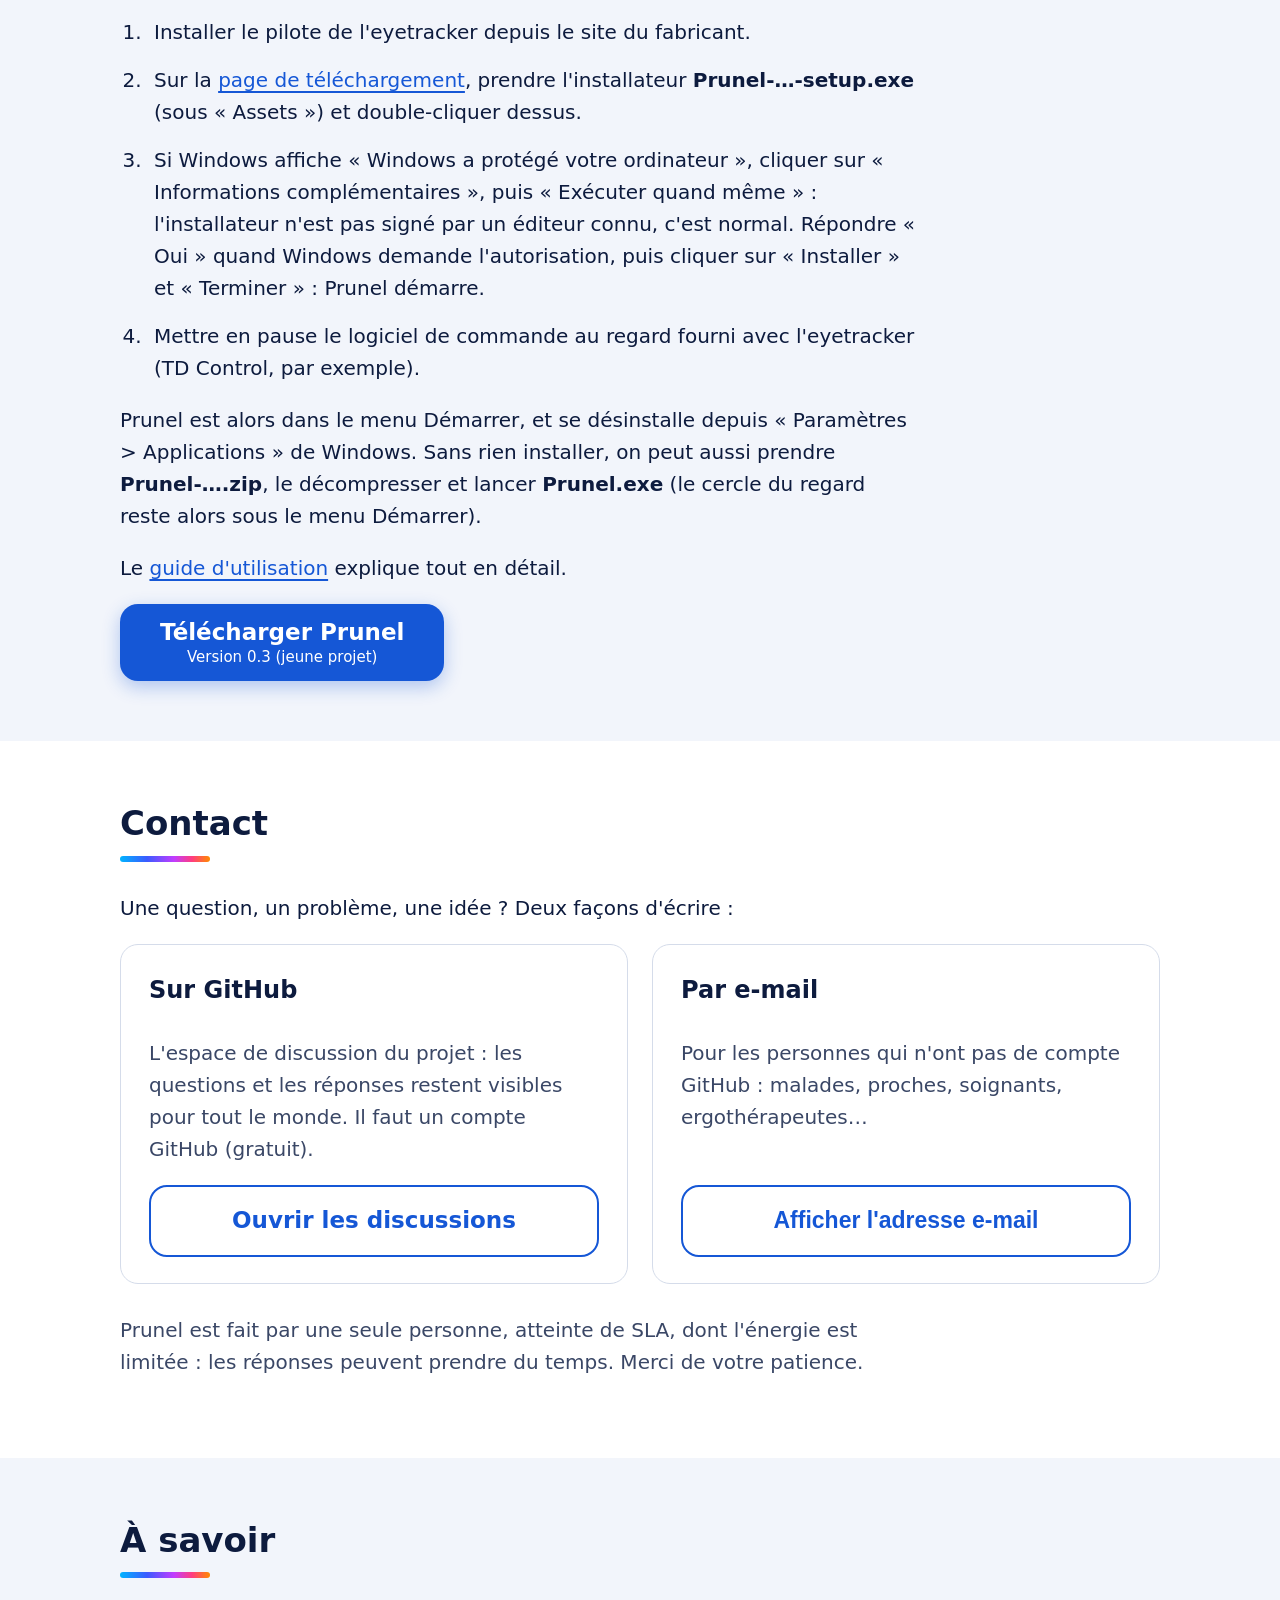
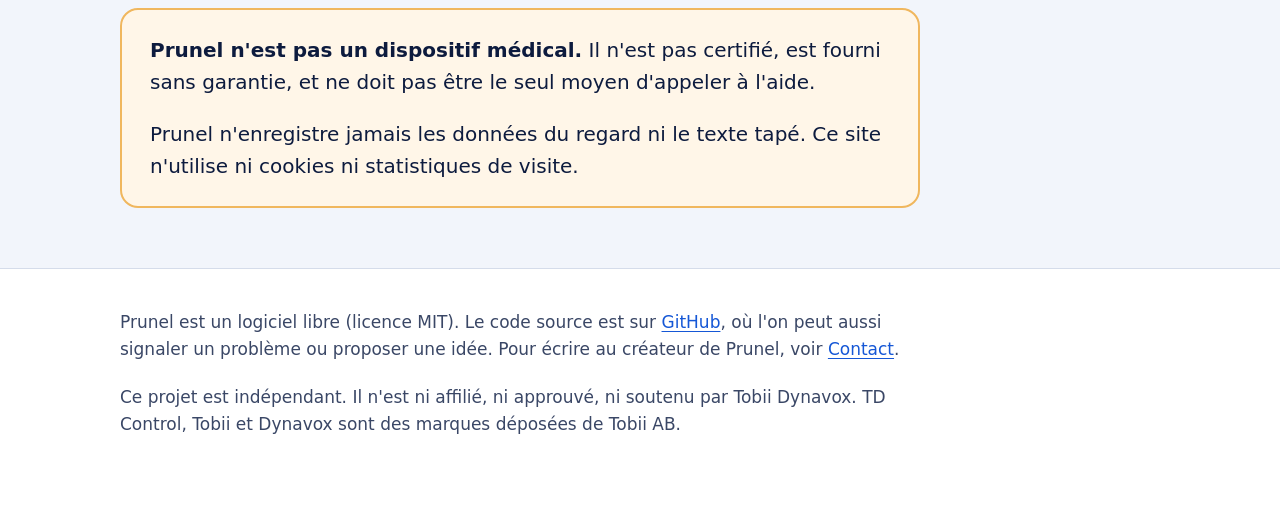
==== commit d3bb836b: "Website: real screenshots instead of empty frames (issue #69) Three screenshots sent by the user (ch" ====
--- a/website/index.html
+++ b/website/index.html
@@ -124,16 +124,25 @@
         <h2 id="titre-captures">En images</h2>
         <div class="shots">
           <figure>
-            <div class="shot-frame">Capture d'écran à venir</div>
-            <figcaption>Le cercle qui suit le regard</figcaption>
-          </figure>
-          <figure>
-            <div class="shot-frame">Capture d'écran à venir</div>
+            <a class="shot" href="images/screenshot-choice.jpg" title="Agrandir l'image">
+              <img src="images/screenshot-choice.jpg" width="1280" height="720" loading="lazy"
+                   alt="Écran noir du choix de l'action : la photo de l'endroit regardé au centre, entourée de boutons (clic gauche, clic droit, double clic, glisser, défilement, loupe, clavier), avec Ctrl, Maj et Alt à gauche et copier, couper, coller en haut">
+            </a>
             <figcaption>Le choix de l'action</figcaption>
           </figure>
           <figure>
-            <div class="shot-frame">Capture d'écran à venir</div>
-            <figcaption>Le clavier au regard</figcaption>
+            <a class="shot" href="images/screenshot-magnifier.jpg" title="Agrandir l'image">
+              <img src="images/screenshot-magnifier.jpg" width="1280" height="720" loading="lazy"
+                   alt="La loupe agrandit un menu de l'explorateur de fichiers : le petit cercle vert du regard se pose facilement sur Couper ou Copier">
+            </a>
+            <figcaption>La loupe pour les petites cibles</figcaption>
+          </figure>
+          <figure>
+            <a class="shot" href="images/screenshot-keyboard.jpg" title="Agrandir l'image">
+              <img src="images/screenshot-keyboard.jpg" width="1280" height="720" loading="lazy"
+                   alt="Le clavier au regard occupe le bas de l'écran ; le mot proposé « eyes » apparaît en haut du clavier pendant qu'on écrit dans le Bloc-notes">
+            </a>
+            <figcaption>Le clavier au regard, avec la prédiction de mots</figcaption>
           </figure>
         </div>
       </div>
--- a/website/style.css
+++ b/website/style.css
@@ -296,29 +296,32 @@
   max-width: 40em;
 }
 
-/* Screenshots: an empty frame waits until real pictures are added. */
+/* Screenshots: one large picture per line, so the details stay readable; each one opens full size. */
 .shots {
   display: grid;
-  grid-template-columns: repeat(auto-fit, minmax(280px, 1fr));
-  gap: 1.2rem;
-  margin: 0;
+  grid-template-columns: 1fr;
+  gap: 2rem;
+  max-width: 900px;
+  margin: 0 0 1rem;
 }
 
 .shots figure {
   margin: 0;
 }
 
-.shot-frame {
-  display: flex;
-  align-items: center;
-  justify-content: center;
+.shot {
+  display: block;
+  border-radius: var(--radius);
+  overflow: hidden;
+  background: #000;
+  box-shadow: 0 6px 18px rgba(13, 27, 62, 0.18);
+}
+
+.shot img {
+  display: block;
+  width: 100%;
   aspect-ratio: 16 / 9;
-  border: 3px dashed var(--line);
-  border-radius: var(--radius);
-  background: #fff;
-  color: var(--text-soft);
-  text-align: center;
-  padding: 1rem;
+  object-fit: contain;
 }
 
 .shots figcaption {
